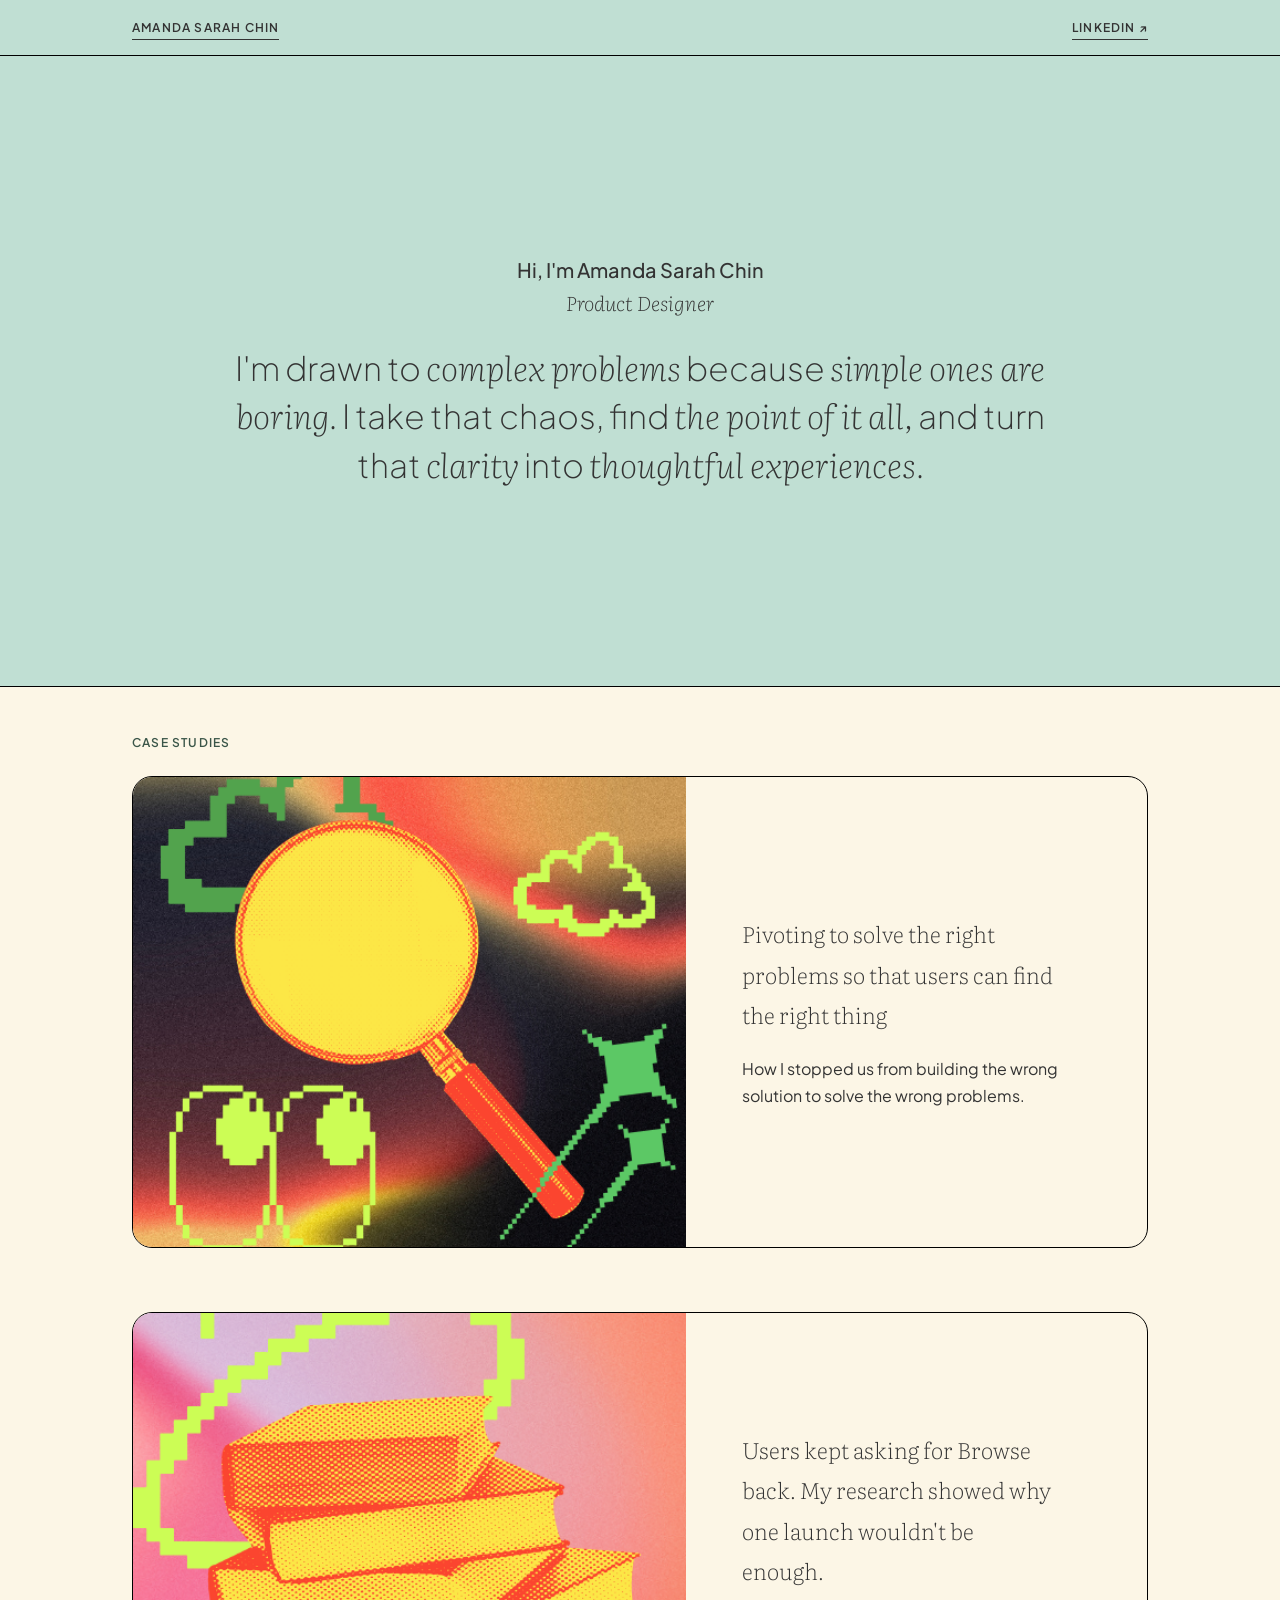
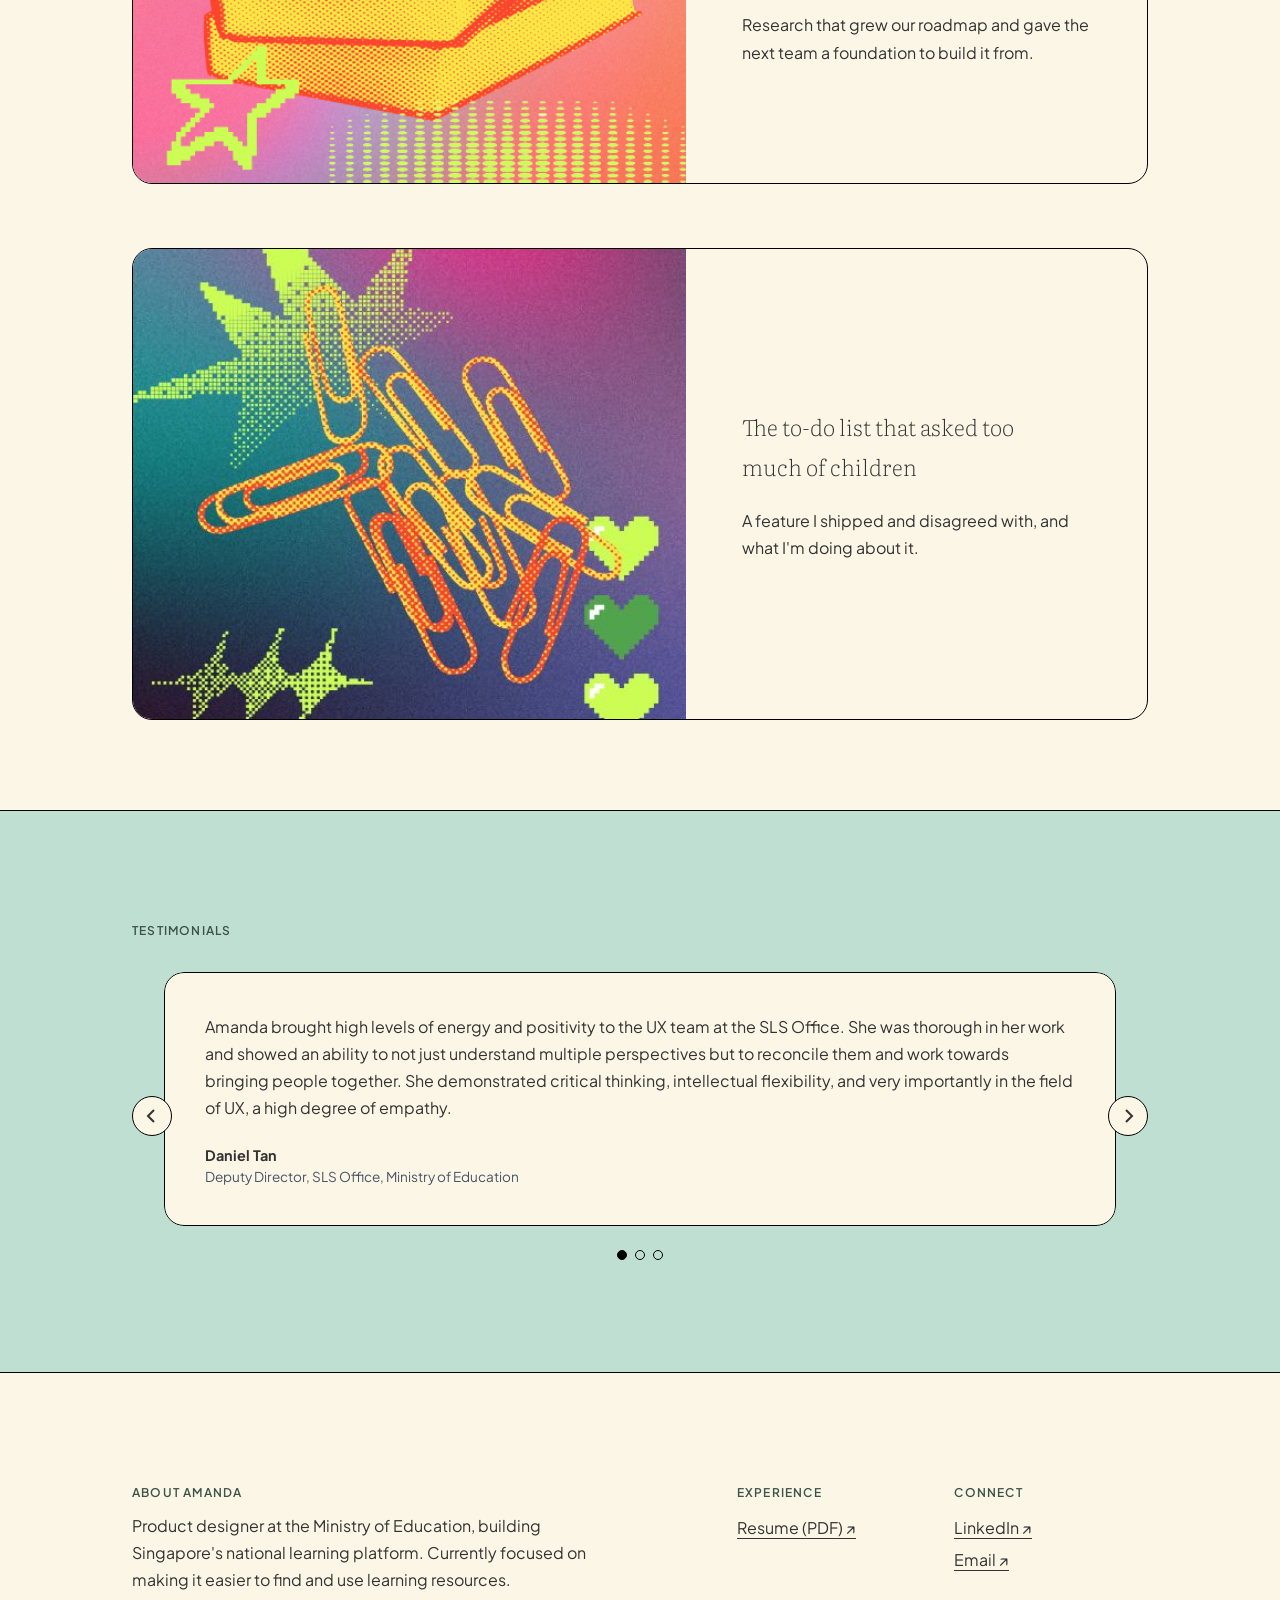
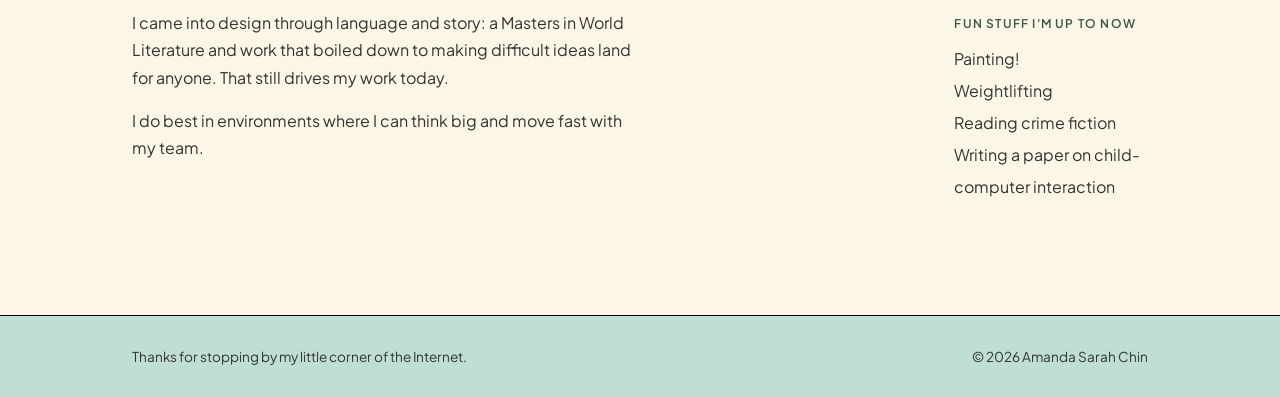
==== index.html @ e05eb987 "12mar midnight" ====
<!DOCTYPE html>
<html lang="en">
<head>
  <meta charset="UTF-8">
  <meta name="viewport" content="width=device-width, initial-scale=1, viewport-fit=cover">
  <title>Amanda Sarah Chin</title>
  <meta name="description" content="Amanda Sarah Chin is a Product Designer with an MA in World Literature. She does product things, reads, paints, and loves life.">
  <meta property="og:title" content="Amanda Sarah Chin: Portfolio">
  <meta property="og:description" content="Amanda's UX case studies on transforming product strategy through research.">
  <meta property="og:type" content="website">
  <meta name="twitter:card" content="summary_large_image">
  <meta name="twitter:title" content="Amanda Sarah Chin: Portfolio">
  <meta name="twitter:description" content="Amanda's UX case studies on transforming product strategy through research.">
  <link rel="preconnect" href="https://fonts.googleapis.com">
  <link rel="preconnect" href="https://fonts.gstatic.com" crossorigin>
  <link href="https://fonts.googleapis.com/css2?family=Literata:ital,wght@0,200;0,400;1,200;1,400&family=Plus+Jakarta+Sans:wght@200;400;500;600;700&display=swap" rel="stylesheet">
  <link rel="stylesheet" href="styles.css">
</head>
<body>

  <!-- NAVBAR -->
  <nav class="navbar">
    <div class="nav-container">
      <a href="/" class="nav-logo">Amanda Sarah Chin</a>
      <div class="nav-menu" id="navMenu">
        <a href="https://linkedin.com/in/amandasarahchin" class="nav-link" target="_blank" rel="noopener">LinkedIn &#x2197;&#xFE0E;</a>
      </div>
      <button class="menu-button" id="menuButton" aria-label="Menu" aria-expanded="false">
        <span class="menu-icon">
          <span class="menu-icon-line"></span>
          <span class="menu-icon-line"></span>
          <span class="menu-icon-line"></span>
        </span>
      </button>
    </div>
  </nav>

  <!-- HERO SECTION -->
  <section class="hero-section">
    <div class="hero-container">
      <p class="hero-intro">
        <span class="hero-intro-line">Hi, I'm <span class="hero-name-text">Amanda Sarah Chin</span><br>
        <em class="hero-serif">Product Designer</em></span>
      </p>
      <h1 class="hero-headline">
        <span class="hero-fire-line">I'm drawn to <em class="hero-serif">complex problems</em> because <em class="hero-serif">simple ones are boring.</em></span> I take that chaos, find <em class="hero-serif">the point of it all,</em> and turn that <em class="hero-serif">clarity</em> into <em class="hero-serif">thoughtful experiences.</em>
      </h1>
      <div class="hero-hover-img">
        <img src="images/amanda-gif.gif" alt="" class="hero-hover-img-el">
      </div>
      <div class="hero-hover-img" id="headlineHoverImg">
        <img src="images/elmo-fire.gif" alt="" class="hero-hover-img-el">
      </div>
    </div>
  </section>

  <!-- CASE STUDIES SECTION -->
  <div class="case-studies-bg">
    <section class="case-studies-section" id="UX">
      <header class="case-studies-header">
        <div class="case-studies-padding">
          <div class="case-studies-container">
            <div class="case-studies-inner">
              <h2 class="section-heading">case studies</h2>

              <!-- Card 1: Search -->
              <div class="case-card">
                <a href="/search" class="case-card-link">
                  <div class="case-card-grid">
                    <div class="case-card-image-wrapper">
                      <img src="images/cover-search.png" loading="lazy" alt="" class="case-card-image">
                    </div>
                    <article class="case-card-content">
                      <div class="case-card-content-top">
                        <h3 class="case-card-title">Pivoting to solve the right problems so that users can find the right thing</h3>
                        <div class="title-spacer"></div>
                        <div class="case-card-subtitle">How I stopped us from building the wrong solution to solve the wrong problems.</div>
                      </div>
                    </article>
                  </div>
                </a>
              </div>

              <!-- Card 2: Browse -->
              <div class="card-spacer"></div>
              <div class="case-card">
                <a href="/browse" class="case-card-link">
                  <div class="case-card-grid">
                    <div class="case-card-image-wrapper">
                      <img src="images/cover-browse.png" loading="lazy" alt="" class="case-card-image">
                    </div>
                    <article class="case-card-content">
                      <div class="case-card-content-top">
                        <h3 class="case-card-title">Users kept asking for Browse back. My research showed why one launch wouldn't be enough.</h3>
                        <div class="title-spacer"></div>
                        <div class="case-card-subtitle">Research that grew our roadmap and gave the next team a foundation to build it from.</div>
                      </div>
                    </article>
                  </div>
                </a>
              </div>

              <!-- Card 3: Tasks -->
              <div class="card-spacer"></div>
              <div class="case-card">
                <a href="/task" class="case-card-link">
                  <div class="case-card-grid">
                    <div class="case-card-image-wrapper">
                      <img src="images/cover-task.jpg" loading="lazy" alt="" class="case-card-image">
                    </div>
                    <article class="case-card-content">
                      <div class="case-card-content-top">
                        <h3 class="case-card-title">The to-do list that asked too much of children</h3>
                        <div class="title-spacer"></div>
                        <div class="case-card-subtitle">A feature I shipped and disagreed with, and what I'm doing about it.</div>
                      </div>
                    </article>
                  </div>
                </a>
              </div>

            </div>
          </div>
        </div>
      </header>

      <!-- TESTIMONIALS SECTION -->
      <section class="testimonials-section">
        <div class="testimonials-container">
          <h2 class="section-heading">testimonials</h2>
          <div class="testimonial-carousel">
            <div class="testimonial-track-wrapper">
            <div class="testimonial-track">
              <div class="testimonial-card">
                <p class="testimonial-quote">Amanda brought high levels of energy and positivity to the UX team at the SLS Office. She was thorough in her work and showed an ability to not just understand multiple perspectives but to reconcile them and work towards bringing people together. She demonstrated critical thinking, intellectual flexibility, and very importantly in the field of UX, a high degree of empathy.</p>
                <div class="testimonial-info">
                  <h3 class="testimonial-author">Daniel Tan</h3>
                  <div class="testimonial-role">Deputy Director, SLS Office, Ministry of Education</div>
                </div>
              </div>
              <div class="testimonial-card">
                <p class="testimonial-quote">Amanda and her team delivered an incredible project to redesign our website! We have worked with a lot of people in the past and none have delivered such a thorough - well thought out presentation - so many great ideas and so well researched. Would highly recommend Amanda!</p>
                <div class="testimonial-info">
                  <h3 class="testimonial-author">Bonnie Rogers</h3>
                  <div class="testimonial-role">Past Client at The Nutrition Clinic</div>
                </div>
              </div>
              <div class="testimonial-card">
                <p class="testimonial-quote">Amanda excels in conducting detailed UX research, delivering clear insights, and her strong writing skills ensured our findings were effectively communicated. Amanda's ability to build rapport and address challenges head-on makes her a valuable asset for any team looking to drive user-centric innovation!</p>
                <div class="testimonial-info">
                  <h3 class="testimonial-author">Tan Jia Yu</h3>
                  <div class="testimonial-role">UX Designer, CuriousCore</div>
                </div>
              </div>
            </div>
            </div>
            <button class="testimonial-prev" aria-label="Previous testimonial">
              <svg width="20" height="20" viewBox="0 0 20 20" fill="none" stroke="currentColor" stroke-width="2">
                <path d="M12 4L6 10L12 16"/>
              </svg>
            </button>
            <button class="testimonial-next" aria-label="Next testimonial">
              <svg width="20" height="20" viewBox="0 0 20 20" fill="none" stroke="currentColor" stroke-width="2">
                <path d="M8 4L14 10L8 16"/>
              </svg>
            </button>
            <div class="testimonial-dots">
              <button class="testimonial-dot active" aria-label="Testimonial 1"></button>
              <button class="testimonial-dot" aria-label="Testimonial 2"></button>
              <button class="testimonial-dot" aria-label="Testimonial 3"></button>
            </div>
          </div>
        </div>
      </section>

      <!-- ABOUT SECTION -->
      <section class="about-section">
        <div class="about-container">
          <div class="about-grid">
            <div class="about-col">
              <h3 class="about-label">About Amanda</h3>
              <p class="about-text">Product designer at the Ministry of Education, building Singapore's national learning platform. Currently focused on making it easier to find and use learning resources.</p>
              <p class="about-text">I came into design through language and story: a Masters in World Literature and work that boiled down to making difficult ideas land for anyone. That still drives my work today.</p>
              <p class="about-text">I do best in environments where I can think big and move fast with my team.</p>
            </div>
            <div class="about-col">
              <h3 class="about-label">Experience</h3>
              <ul class="about-list">
                <li><a href="Amanda_Chin_Product_Designer_Resume.pdf" target="_blank" rel="noopener">Resume (PDF) &#x2197;&#xFE0E;</a></li>
              </ul>


            </div>
            <div class="about-col">
              <h3 class="about-label">Connect</h3>
              <ul class="about-list">
                <li><a href="https://linkedin.com/in/amandasarahchin" target="_blank" rel="noopener">LinkedIn &#x2197;&#xFE0E;</a></li>
                <li><a href="mailto:amandasarahchin@gmail.com" target="_blank" rel="noopener">Email &#x2197;&#xFE0E;</a></li>
              </ul>

              <h3 class="about-label">Fun stuff I'm up to now</h3>
              <ul class="about-list">
                <li>Painting!</li>
                <li>Weightlifting</li>
                <li>Reading crime fiction</li>
                <li>Writing a paper on child-computer interaction</li>
              </ul>
            </div>
          </div>
        </div>
      </section>

      <!-- FOOTER -->
      <div class="footer-wrapper">
        <footer class="footer-component">
          <div class="footer-container">
            <div class="footer-content">
              <span class="footer-text">Thanks for stopping by my little corner of the Internet.</span>
              <span class="footer-copyright">&copy; 2026 Amanda Sarah Chin</span>
            </div>
          </div>
        </footer>
      </div>
    </section>
  </div>

  <script src="script.js"></script>
</body>
</html>
---- styles.css ----
/* ===== VARIABLES ===== */
:root {
  --cream: #fcf6e6;
  --mint: #c0dfd3;
  --accent: #3a5548;
  --text: #333;
  --black: #000;
  --turquoise: #a0c3b0;
  --gray600: #475467;
}

/* ===== RESET & BASE ===== */
*, *::before, *::after {
  box-sizing: border-box;
}

body {
  background-color: var(--mint);
  max-width: none;
  margin: 0;
  font-family: 'Plus Jakarta Sans', sans-serif;
  color: var(--text);
}

img {
  max-width: 100%;
  display: block;
}

a {
  color: inherit;
}

p {
  margin: 0;
}

h1, h2, h3 {
  margin: 0;
}

/* ===== NAVBAR ===== */
@keyframes navSink {
  from {
    transform: translateY(-100%);
    opacity: 0;
  }
  to {
    transform: translateY(0);
    opacity: 1;
  }
}

.navbar {
  z-index: 1000;
  background-color: var(--mint);
  border-bottom: 1px solid var(--black);
  position: sticky;
  top: 0;
  padding-top: env(safe-area-inset-top);
  animation: navSink 0.6s ease 0.2s both;
}

.nav-container {
  max-width: 1080px;
  margin: 0 auto;
  padding: 0 2rem;
  display: flex;
  align-items: center;
  justify-content: space-between;
}

.nav-logo {
  font-family: 'Plus Jakarta Sans', sans-serif;
  font-size: 0.75rem;
  font-weight: 600;
  letter-spacing: 0.1em;
  text-transform: uppercase;
  color: var(--text);
  text-decoration: none;
  padding: 20px 0;
  position: relative;
}

.nav-menu {
  position: relative;
}

.nav-link {
  color: var(--text);
  margin-left: 0;
  margin-right: 0;
  font-family: 'Plus Jakarta Sans', sans-serif;
  font-size: 0.75rem;
  font-weight: 600;
  letter-spacing: 0.1em;
  text-transform: uppercase;
  padding: 20px 0;
  text-decoration: none;
  display: inline-block;
  position: relative;
}

.nav-link.active {
  color: #0082f3;
}

.menu-button {
  float: right;
  cursor: pointer;
  padding: 18px;
  font-size: 24px;
  display: none;
  position: relative;
  background: none;
  border: none;
  color: var(--text);
}

.menu-icon {
  display: flex;
  flex-direction: column;
  justify-content: center;
  align-items: center;
  width: 24px;
  height: 24px;
  position: relative;
}

.menu-icon-line {
  display: block;
  width: 24px;
  height: 2px;
  background-color: var(--text);
  transition: transform 0.3s ease, opacity 0.3s ease;
  position: absolute;
}

.menu-icon-line:nth-child(1) {
  transform: translateY(-7px);
}

.menu-icon-line:nth-child(2) {
  transform: translateY(0);
}

.menu-icon-line:nth-child(3) {
  transform: translateY(7px);
}

.menu-button[aria-expanded="true"] .menu-icon-line:nth-child(1) {
  transform: rotate(45deg);
}

.menu-button[aria-expanded="true"] .menu-icon-line:nth-child(2) {
  opacity: 0;
}

.menu-button[aria-expanded="true"] .menu-icon-line:nth-child(3) {
  transform: rotate(-45deg);
}

/* ===== HERO SECTION ===== */
.hero-section {
  background-color: var(--mint);
  border-bottom: 1px solid var(--black);
}

.hero-container {
  max-width: 1080px;
  margin: 0 auto;
  text-align: center;
  display: flex;
  flex-direction: column;
  align-items: center;
  justify-content: center;
  min-height: 70vh;
  padding: 8rem 2rem;
  position: relative;
}

.hero-intro {
  font-family: 'Plus Jakarta Sans', sans-serif;
  font-size: clamp(1rem, 1.6vw, 1.25rem);
  font-weight: 500;
  line-height: 1.6;
  color: var(--text);
  margin-bottom: 1.5rem;
}

.hero-headline {
  font-family: 'Plus Jakarta Sans', sans-serif;
  font-size: clamp(1.5rem, 2.6vw, 2.6rem);
  font-weight: 200;
  line-height: 1.45;
  color: var(--text);
  max-width: 820px;
}

@media (hover: hover) {
  .hero-intro-line {
    cursor: pointer;
  }

  .hero-fire-line {
    cursor: pointer;
  }
}

@media (hover: none) {
  .hero-hover-img {
    display: none;
  }
}

.hero-name-text {
  font-family: 'Plus Jakarta Sans', sans-serif;
  font-weight: 500;
}

.hero-serif {
  font-family: 'Literata', serif;
  font-style: italic;
  font-weight: 200;
}

.hero-hover-img {
  position: fixed;
  pointer-events: none;
  opacity: 0;
  transition: opacity 0.25s ease;
  z-index: 1000;
}

.hero-hover-img.visible {
  opacity: 1;
}

.hero-hover-img-el {
  width: 200px;
  border-radius: 20px;
  border: 1px solid var(--black);
}

.section-heading {
  font-family: 'Plus Jakarta Sans', sans-serif;
  font-size: 0.75rem;
  font-weight: 600;
  letter-spacing: 0.1em;
  text-transform: uppercase;
  color: var(--accent);
  margin: 0 0 1.5rem 0;
  line-height: 1.4;
}

/* ===== CASE STUDIES SECTION ===== */
.case-studies-bg {
  background-color: var(--cream);
}

.case-studies-section {
  background-color: var(--cream);
}

.case-studies-padding {
  margin-bottom: 10vh;
}

.case-studies-container {
  width: 100%;
  margin: 0 auto;
}

.case-studies-inner {
  max-width: 1080px;
  margin: 0 auto;
  padding: 3rem 2rem 0;
}

.card-spacer {
  width: 100%;
  padding-bottom: 4rem;
}

.case-card {
  border: 1px solid var(--black);
  display: flex;
  border-radius: 20px;
  overflow: hidden;
  transition: transform 0.3s ease;
}

.case-card-link {
  cursor: pointer;
  width: 100%;
  text-decoration: none;
}

.case-card-grid {
  grid-template-rows: auto;
  grid-template-columns: 1.2fr 1fr;
  grid-auto-columns: 1fr;
  align-items: stretch;
  display: grid;
}

.case-card-image-wrapper {
  width: 100%;
  padding-top: 85%;
  position: relative;
  overflow: hidden;
}

.case-card-image {
  object-fit: cover;
  width: 100%;
  height: 100%;
  position: absolute;
  inset: 0%;
  transition: transform 0.3s ease;
}

.case-card:hover .case-card-image {
  transform: scale(1.05);
}

/* Scroll entrance animation */
.case-card {
  opacity: 0;
  transform: translateY(40px);
}

.case-card.visible {
  opacity: 1;
  transform: translateY(0);
  transition: opacity 0.6s ease, transform 0.6s ease;
}

.case-card.entered {
  transition: transform 0.3s ease;
}

.case-card.entered:hover {
  transform: scale(1.02);
}

@media (prefers-reduced-motion: reduce) {
  .case-card,
  .about-col {
    opacity: 1;
    transform: none;
  }

  .case-card,
  .case-card:hover,
  .case-card-image,
  .about-col,
  .testimonial-card {
    transition: none;
  }
}

.case-card-content {
  flex-direction: column;
  flex: 1;
  justify-content: center;
  height: 100%;
  padding: 3.5rem;
  display: flex;
}

.case-card-title {
  color: var(--text);
  margin-right: 10%;
  font-family: 'Literata', serif;
  font-size: 1.4rem;
  font-weight: 200;
  line-height: 1.8;
}

.case-card-subtitle {
  color: var(--text);
  font-family: 'Plus Jakarta Sans', sans-serif;
  line-height: 1.7;
}

.title-spacer {
  height: 20px;
}

/* ===== FOOTER ===== */
.footer-wrapper {
  background-color: var(--mint);
}

.footer-component {
  border-top: 1px solid var(--black);
}

.footer-container {
  max-width: 1080px;
  margin: 0 auto;
  padding: 0 2rem;
}

.footer-content {
  display: flex;
  justify-content: space-between;
  align-items: center;
  padding: 2rem 0;
  font-family: 'Plus Jakarta Sans', sans-serif;
  font-size: 0.85rem;
  color: var(--text);
}

.footer-copyright {
  white-space: nowrap;
}

/* ===== ABOUT SECTION ===== */
.about-section {
  background-color: var(--cream);
  padding: 7rem 0;
  border-top: 1px solid var(--black);
}

.about-container {
  max-width: 1080px;
  margin: 0 auto;
  padding: 0 2rem;
}

.about-grid {
  display: grid;
  grid-template-columns: 3fr 1fr 1fr;
  column-gap: 1.5rem;
  row-gap: 2rem;
  align-items: start;
}

/* Scroll entrance animation */
.about-col {
  opacity: 0;
  transform: translateY(30px);
}

.about-col.visible {
  opacity: 1;
  transform: translateY(0);
  transition: opacity 0.6s ease, transform 0.6s ease;
}

.about-col:first-child {
  padding-right: 5rem;
}

.about-label {
  font-family: 'Plus Jakarta Sans', sans-serif;
  font-size: 0.75rem;
  font-weight: 600;
  letter-spacing: 0.1em;
  text-transform: uppercase;
  color: var(--accent);
  margin-bottom: 0.75rem;
}

.about-col .about-label:not(:first-child) {
  margin-top: 2.5rem;
}

.about-text {
  font-family: 'Plus Jakarta Sans', sans-serif;
  font-size: 1rem;
  line-height: 1.7;
  color: var(--text);
}

.about-text + .about-text {
  margin-top: 1rem;
}

.about-list {
  list-style: none;
  padding: 0;
  margin: 0;
  font-family: 'Plus Jakarta Sans', sans-serif;
  font-size: 1rem;
  line-height: 2;
  color: var(--text);
}

.about-list a {
  color: var(--text);
  text-decoration: none;
  position: relative;
}


/* ===== TESTIMONIALS ===== */
.testimonials-section {
  background-color: var(--mint);
  padding: 7rem 0;
  border-top: 1px solid var(--black);
}

.testimonials-container {
  max-width: 1080px;
  margin: 0 auto;
  padding: 0 2rem;
}

.testimonial-carousel {
  position: relative;
  margin-top: 2rem;
  padding: 0 2rem;
}

.testimonial-track-wrapper {
  overflow: hidden;
  border-radius: 20px;
}

.testimonial-track {
  display: flex;
  transition: transform 0.4s ease;
}

.testimonial-card {
  min-width: 100%;
  padding: 2.5rem;
  background-color: var(--cream);
  border: 1px solid var(--black);
  border-radius: 20px;
  box-sizing: border-box;
  transition: box-shadow 0.3s ease, background-color 0.3s ease;
}

.testimonial-card:hover {
  box-shadow: 0 4px 16px rgba(0, 0, 0, 0.06);
  background-color: #fdf8ef;
}

.testimonial-quote {
  font-family: 'Plus Jakarta Sans', sans-serif;
  font-size: 1rem;
  line-height: 1.7;
  color: var(--text);
  margin-bottom: 1.5rem;
}

.testimonial-info {
  margin-top: 1rem;
}

.testimonial-author {
  font-family: 'Plus Jakarta Sans', sans-serif;
  font-size: 0.9rem;
  font-weight: 700;
  color: var(--text);
  margin-bottom: 0.25rem;
}

.testimonial-role {
  font-family: 'Plus Jakarta Sans', sans-serif;
  font-size: 0.85rem;
  color: var(--gray600);
}

.testimonial-prev,
.testimonial-next {
  position: absolute;
  top: 50%;
  transform: translateY(-50%);
  background: var(--cream);
  border: 1px solid var(--black);
  border-radius: 50%;
  width: 40px;
  height: 40px;
  display: flex;
  align-items: center;
  justify-content: center;
  cursor: pointer;
  color: var(--text);
  transition: background-color 0.2s ease;
}

.testimonial-prev:hover,
.testimonial-next:hover {
  background-color: var(--black);
  color: var(--cream);
}

.testimonial-prev {
  left: 0;
}

.testimonial-next {
  right: 0;
}

.testimonial-dots {
  display: flex;
  justify-content: center;
  gap: 0.5rem;
  margin-top: 1.5rem;
}

.testimonial-dot {
  width: 10px;
  height: 10px;
  border-radius: 50%;
  border: 1px solid var(--black);
  background: transparent;
  cursor: pointer;
  padding: 0;
  transition: background-color 0.2s ease;
}

.testimonial-dot.active {
  background: var(--black);
}

/* ===== LINK UNDERLINE MICRO-INTERACTIONS ===== */
@keyframes underlineSwipe {
  0% {
    transform: scaleX(1);
    transform-origin: right;
  }
  45% {
    transform: scaleX(0);
    transform-origin: right;
  }
  55% {
    transform: scaleX(0);
    transform-origin: left;
  }
  100% {
    transform: scaleX(1);
    transform-origin: left;
  }
}

.nav-logo::after,
.nav-link::after {
  content: '';
  position: absolute;
  width: 100%;
  height: 1px;
  bottom: 15px;
  left: 0;
  background: currentColor;
  transform: scaleX(1);
}

.about-list a::after {
  content: '';
  position: absolute;
  width: 100%;
  height: 1px;
  bottom: -1px;
  left: 0;
  background: currentColor;
  transform: scaleX(1);
}

.nav-logo:hover::after,
.nav-link:hover::after,
.about-list a:hover::after {
  animation: underlineSwipe 0.6s ease;
}

/* ===== RESPONSIVE: min-width 1920px ===== */
@media (min-width: 1920px) {
  .case-studies-padding {
    margin-bottom: 10vh;
  }

  .case-card-title {
    font-size: 3vh;
    line-height: 4vh;
  }

  .case-card-subtitle {
    font-size: 2vh;
    line-height: 2.5vh;
  }
}

/* ===== RESPONSIVE: min-width 1440px ===== */
@media (min-width: 1440px) {
  .case-studies-inner {
    margin-bottom: 10vh;
  }

}

/* ===== RESPONSIVE: max-width 991px ===== */
@media (max-width: 991px) {
  .hero-headline {
    font-size: clamp(1.4rem, 2.5vw, 2.2rem);
  }

  .hero-container {
    min-height: 60vh;
    padding: 6rem 2rem;
  }

  /* Nav responsive */
  .nav-link {
    margin-left: 4vw;
    margin-right: 4vw;
    display: block;
  }

  .menu-button {
    display: block;
    color: var(--text);
  }

  .nav-menu {
    position: absolute;
    top: 100%;
    left: 0;
    right: 0;
    background-color: var(--mint);
    border-bottom: 1px solid var(--black);
    z-index: 1000;
    overflow: hidden;
    max-height: 0;
    opacity: 0;
    transition: max-height 0.35s ease, opacity 0.3s ease;
  }

  .nav-menu.open {
    max-height: 300px;
    opacity: 1;
  }

  /* Hide nav underline in mobile dropdown */
  .nav-link::after {
    display: none;
  }

  /* Case studies responsive */
  .case-studies-padding {
    border-style: solid none none;
    border-width: 0;
  }

  .card-spacer {
    padding-bottom: 6vw;
  }

  .case-card-content {
    padding: 2rem;
  }

  .case-studies-inner {
    padding-top: 5vw;
    padding-bottom: 5vw;
  }

  .case-card-title {
    font-size: 1.5rem;
    line-height: 24px;
  }

  .case-card-subtitle {
    font-size: 14px;
    line-height: 20px;
  }

  .case-studies-section {
    border-right: 0;
    flex-flow: column;
    display: flex;
  }

  /* About page responsive */
  .about-grid {
    grid-template-columns: 1fr 1fr;
    gap: 2rem;
  }

  .about-col:first-child {
    grid-column: 1 / -1;
  }

  .about-section {
    padding: 5rem 0;
  }

  .testimonials-section {
    padding: 5rem 0;
  }
}

/* ===== RESPONSIVE: max-width 767px ===== */
@media (max-width: 767px) {
  .hero-headline {
    font-size: clamp(1.3rem, 4vw, 1.8rem);
  }

  .hero-container {
    min-height: 50vh;
    padding: 5rem 1.5rem;
  }

  /* Nav responsive */
  .nav-link {
    float: none;
    margin-left: 5vw;
    margin-right: 0;
    padding: 20px;
    display: block;
  }

  /* Case studies responsive */
  .card-spacer {
    padding-bottom: 2.5rem;
  }

  .case-card-content {
    padding: 1.5rem;
  }

  .case-card-grid {
    grid-template-columns: 1fr 1fr;
  }

  .case-studies-inner {
    padding: 3rem;
  }

  .case-card-title {
    font-size: 1rem;
    line-height: 1.3rem;
  }

  /* Footer responsive */
  .footer-content {
    flex-direction: column;
    align-items: flex-start;
    gap: 0.5rem;
  }
}

/* ===== RESPONSIVE: max-width 479px ===== */
@media (max-width: 479px) {
  .nav-logo {
    font-size: 0.85rem;
  }

  .section-heading {
    margin-bottom: 1rem;
  }

  .hero-headline {
    font-size: 1.5rem;
    line-height: 1.5;
  }

  .hero-intro {
    font-size: 0.95rem;
  }

  .hero-container {
    min-height: 45vh;
    padding: 4rem 1.25rem;
  }

  /* Nav responsive */
  .nav-link {
    margin-left: 40px;
  }

  .menu-button {
    margin-right: 0;
    padding: 10px;
  }

  /* Case studies responsive */
  .case-studies-padding {
    border-style: none;
  }

  .case-card-content {
    padding: 1rem 1.25rem;
  }

  .case-card-grid {
    grid-template: "Area" "." / 1fr;
  }

  .case-studies-inner {
    margin-top: 3vh;
    margin-left: 1vw;
    margin-right: 1vw;
    padding: 1rem;
  }

  .case-studies-header {
    border-bottom: 1px solid var(--black);
  }

  .case-card-title {
    margin-top: 10px;
    margin-right: 0;
    font-size: 1.35rem;
    line-height: 1.7rem;
  }

  .case-card-subtitle {
    font-size: 1rem;
    line-height: 1.4rem;
  }

  .title-spacer {
    height: 10px;
  }

  /* About page responsive */
  .about-section {
    padding: 3.5rem 0;
  }

  .about-grid {
    grid-template-columns: 1fr;
  }

  .about-col:first-child {
    padding-right: 0;
  }

  .about-text {
    font-size: 0.9rem;
  }

  .testimonials-section {
    padding: 3.5rem 0;
  }

  .testimonial-card {
    padding: 1.5rem;
  }

  .testimonial-quote {
    font-size: 0.9rem;
  }

  .testimonial-prev,
  .testimonial-next {
    width: 32px;
    height: 32px;
  }
}
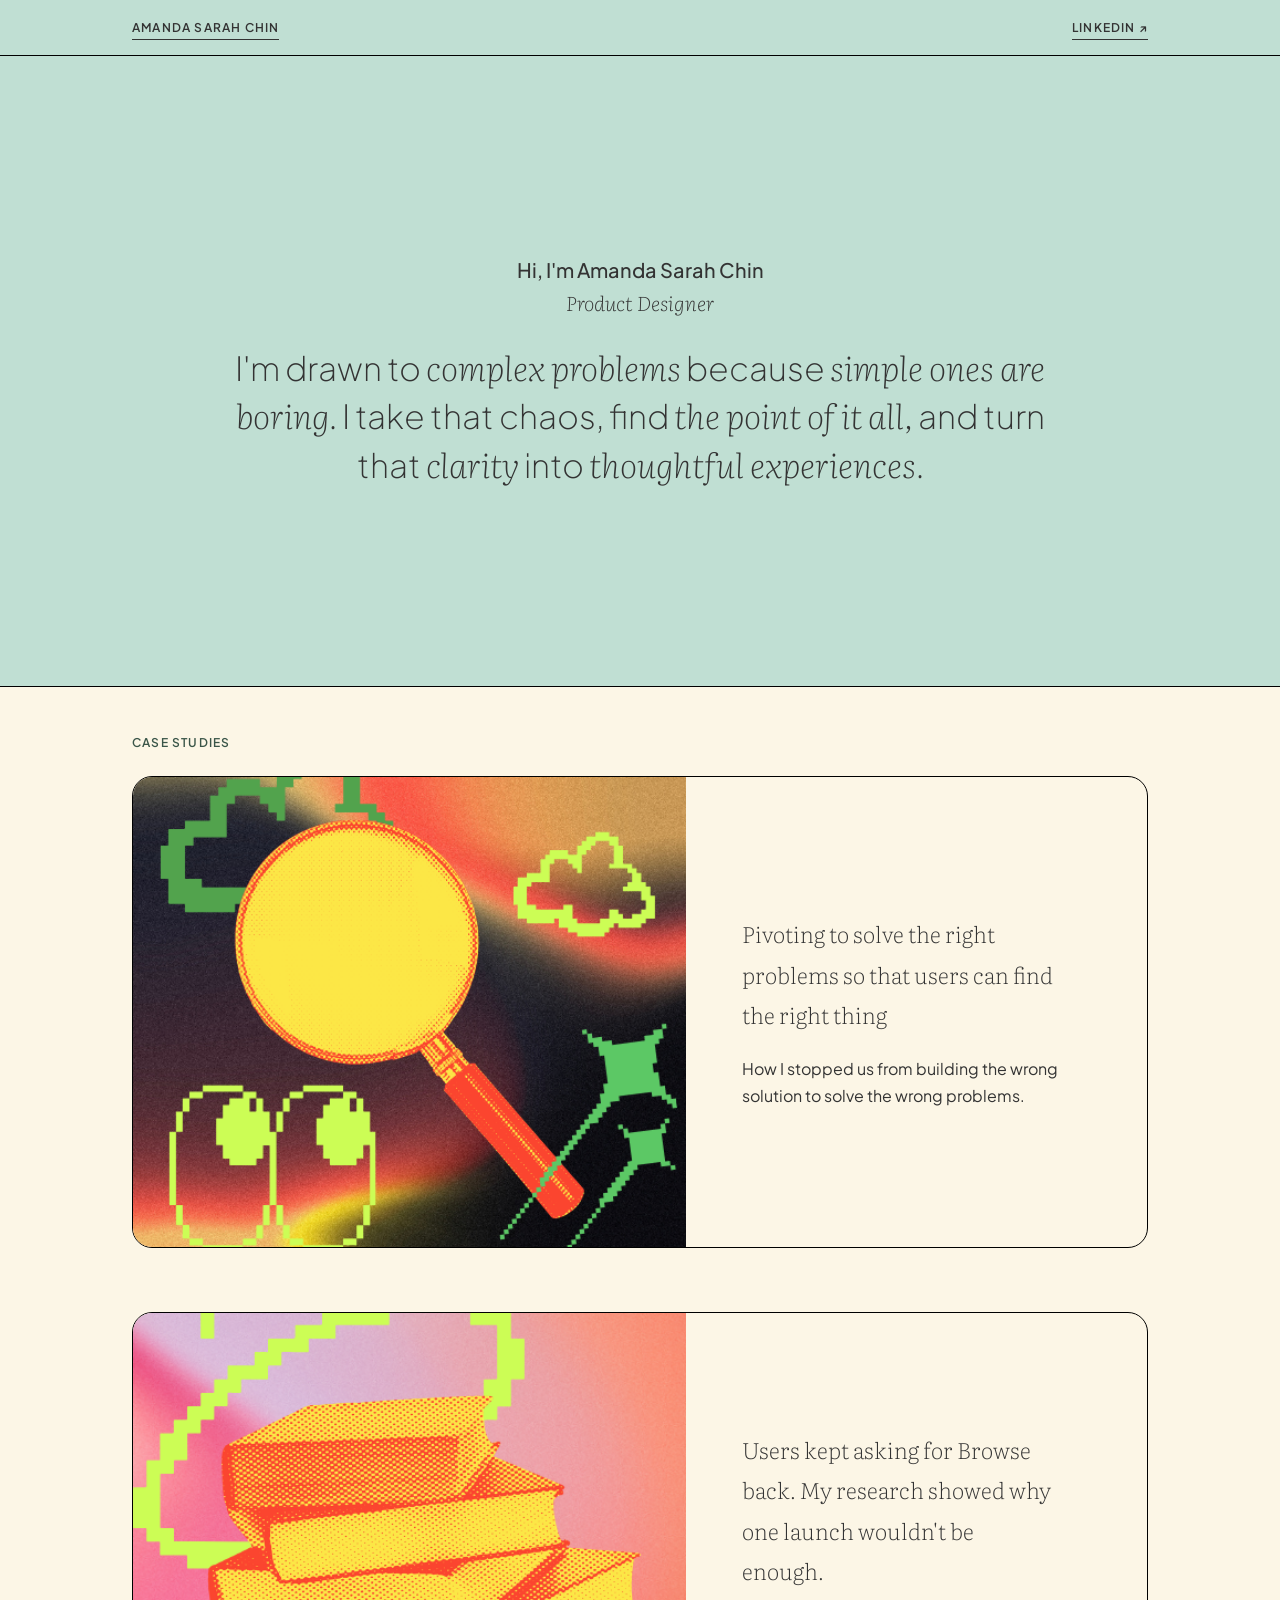
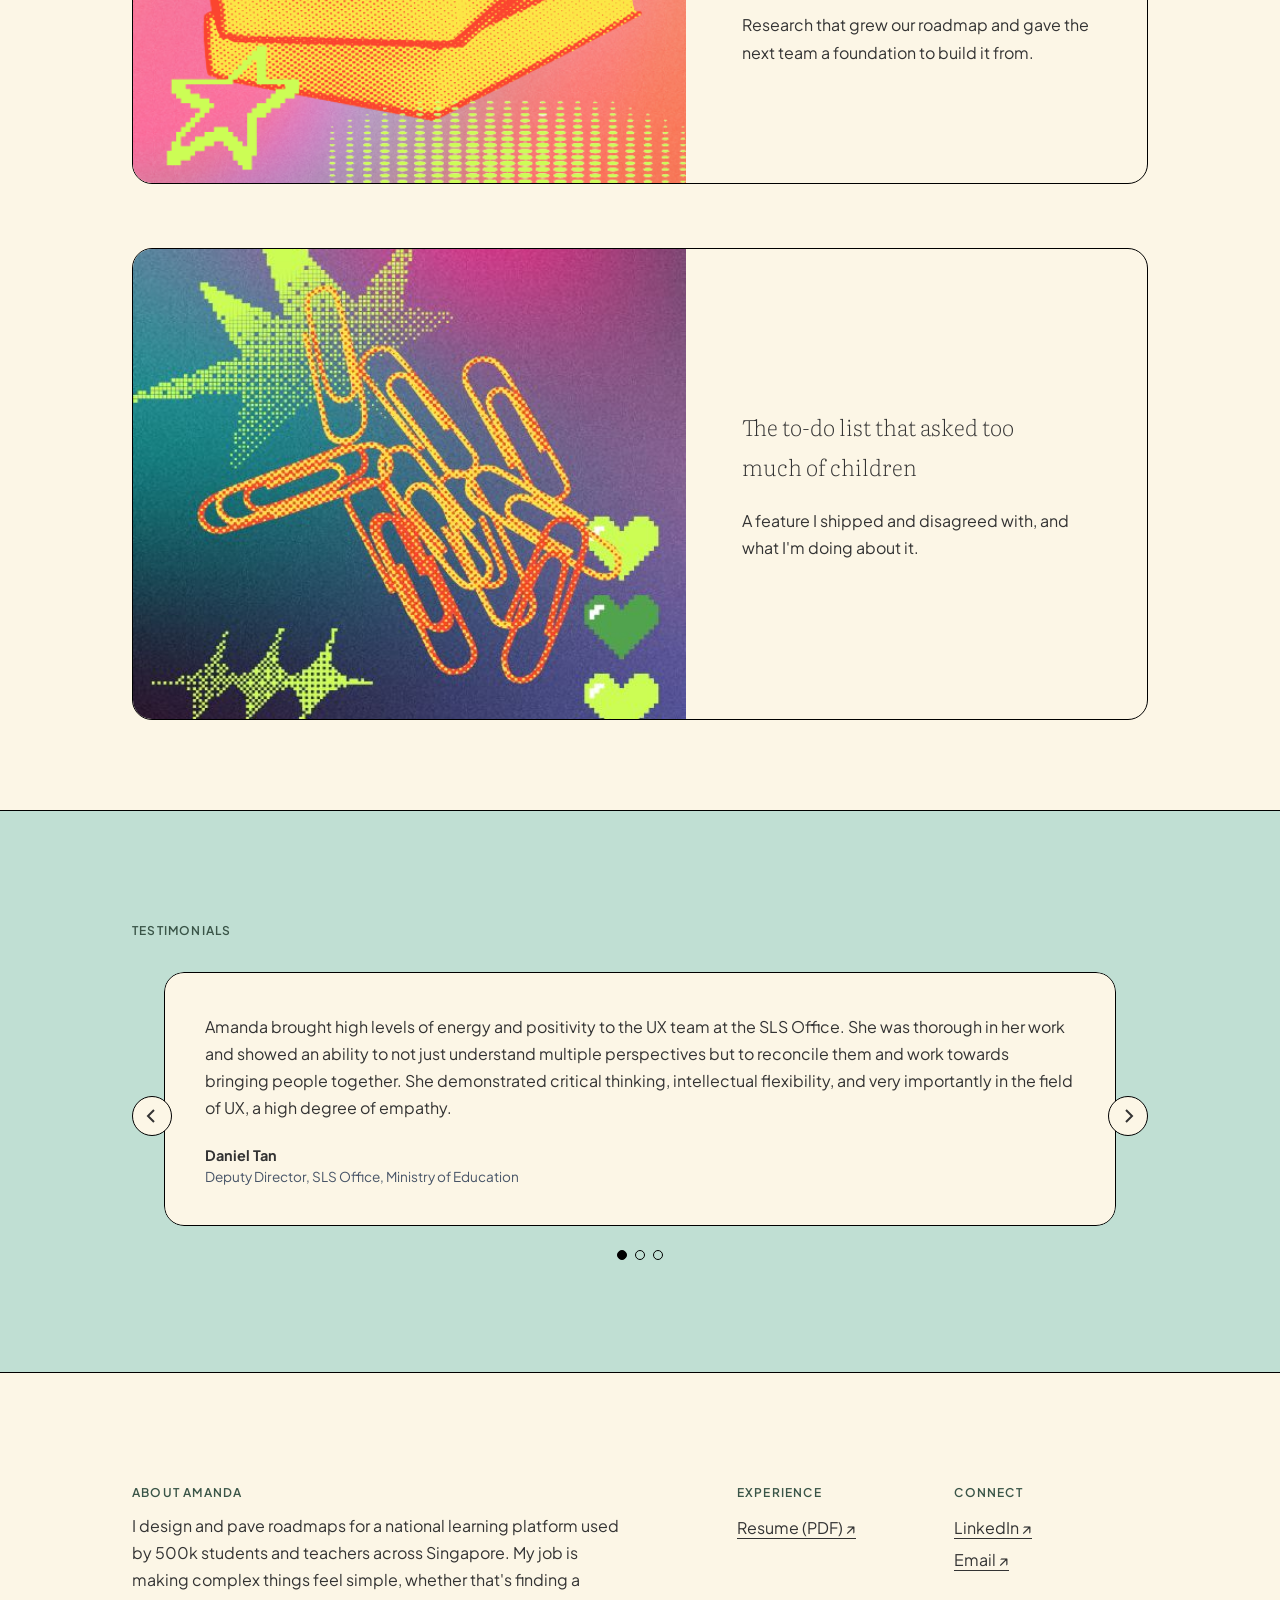
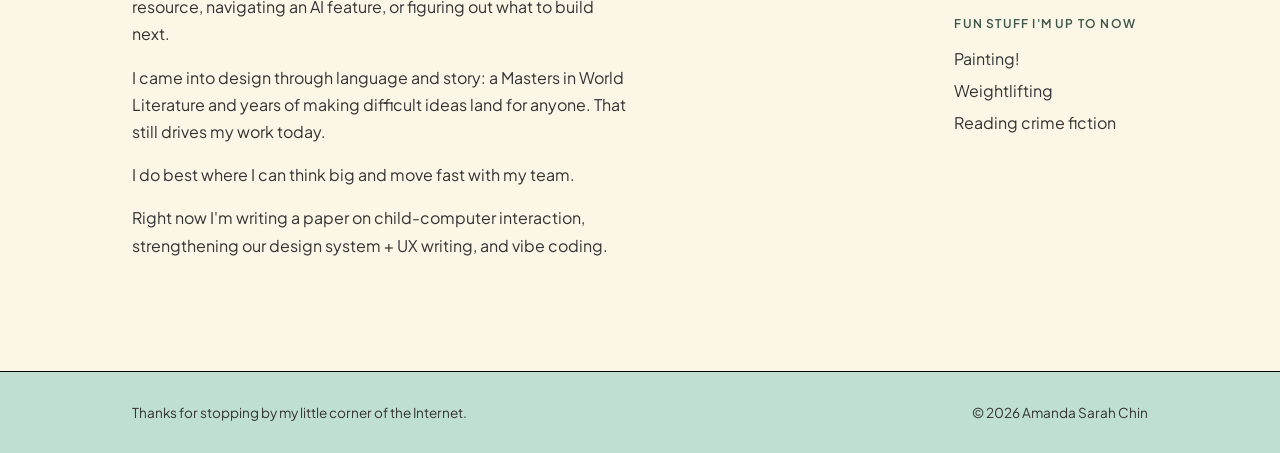
==== commit 89cae02b: "12mar midnight" ====
--- a/index.html
+++ b/index.html
@@ -51,6 +51,9 @@
       <div class="hero-hover-img" id="headlineHoverImg">
         <img src="images/elmo-fire.gif" alt="" class="hero-hover-img-el">
       </div>
+      <div class="hero-hover-img" id="paintingHoverImg">
+        <img src="images/watercolour.jpg" alt="" class="hero-hover-img-el">
+      </div>
     </div>
   </section>
 
@@ -179,9 +182,10 @@
           <div class="about-grid">
             <div class="about-col">
               <h3 class="about-label">About Amanda</h3>
-              <p class="about-text">Product designer at the Ministry of Education, building Singapore's national learning platform. Currently focused on making it easier to find and use learning resources.</p>
-              <p class="about-text">I came into design through language and story: a Masters in World Literature and work that boiled down to making difficult ideas land for anyone. That still drives my work today.</p>
-              <p class="about-text">I do best in environments where I can think big and move fast with my team.</p>
+              <p class="about-text">I design and pave roadmaps for a national learning platform used by 500k students and teachers across Singapore. My job is making complex things feel simple, whether that's finding a resource, navigating an AI feature, or figuring out what to build next.</p>
+              <p class="about-text">I came into design through language and story: a Masters in World Literature and years of making difficult ideas land for anyone. That still drives my work today.</p>
+              <p class="about-text">I do best where I can think big and move fast with my team.</p>
+              <p class="about-text">Right now I'm writing a paper on child-computer interaction, strengthening our design system + UX writing, and vibe coding.</p>
             </div>
             <div class="about-col">
               <h3 class="about-label">Experience</h3>
@@ -200,10 +204,9 @@
 
               <h3 class="about-label">Fun stuff I'm up to now</h3>
               <ul class="about-list">
-                <li>Painting!</li>
+                <li><span class="painting-hover-trigger">Painting!</span></li>
                 <li>Weightlifting</li>
                 <li>Reading crime fiction</li>
-                <li>Writing a paper on child-computer interaction</li>
               </ul>
             </div>
           </div>
--- a/styles.css
+++ b/styles.css
@@ -203,6 +203,10 @@
   }
 
   .hero-fire-line {
+    cursor: pointer;
+  }
+
+  .painting-hover-trigger {
     cursor: pointer;
   }
 }
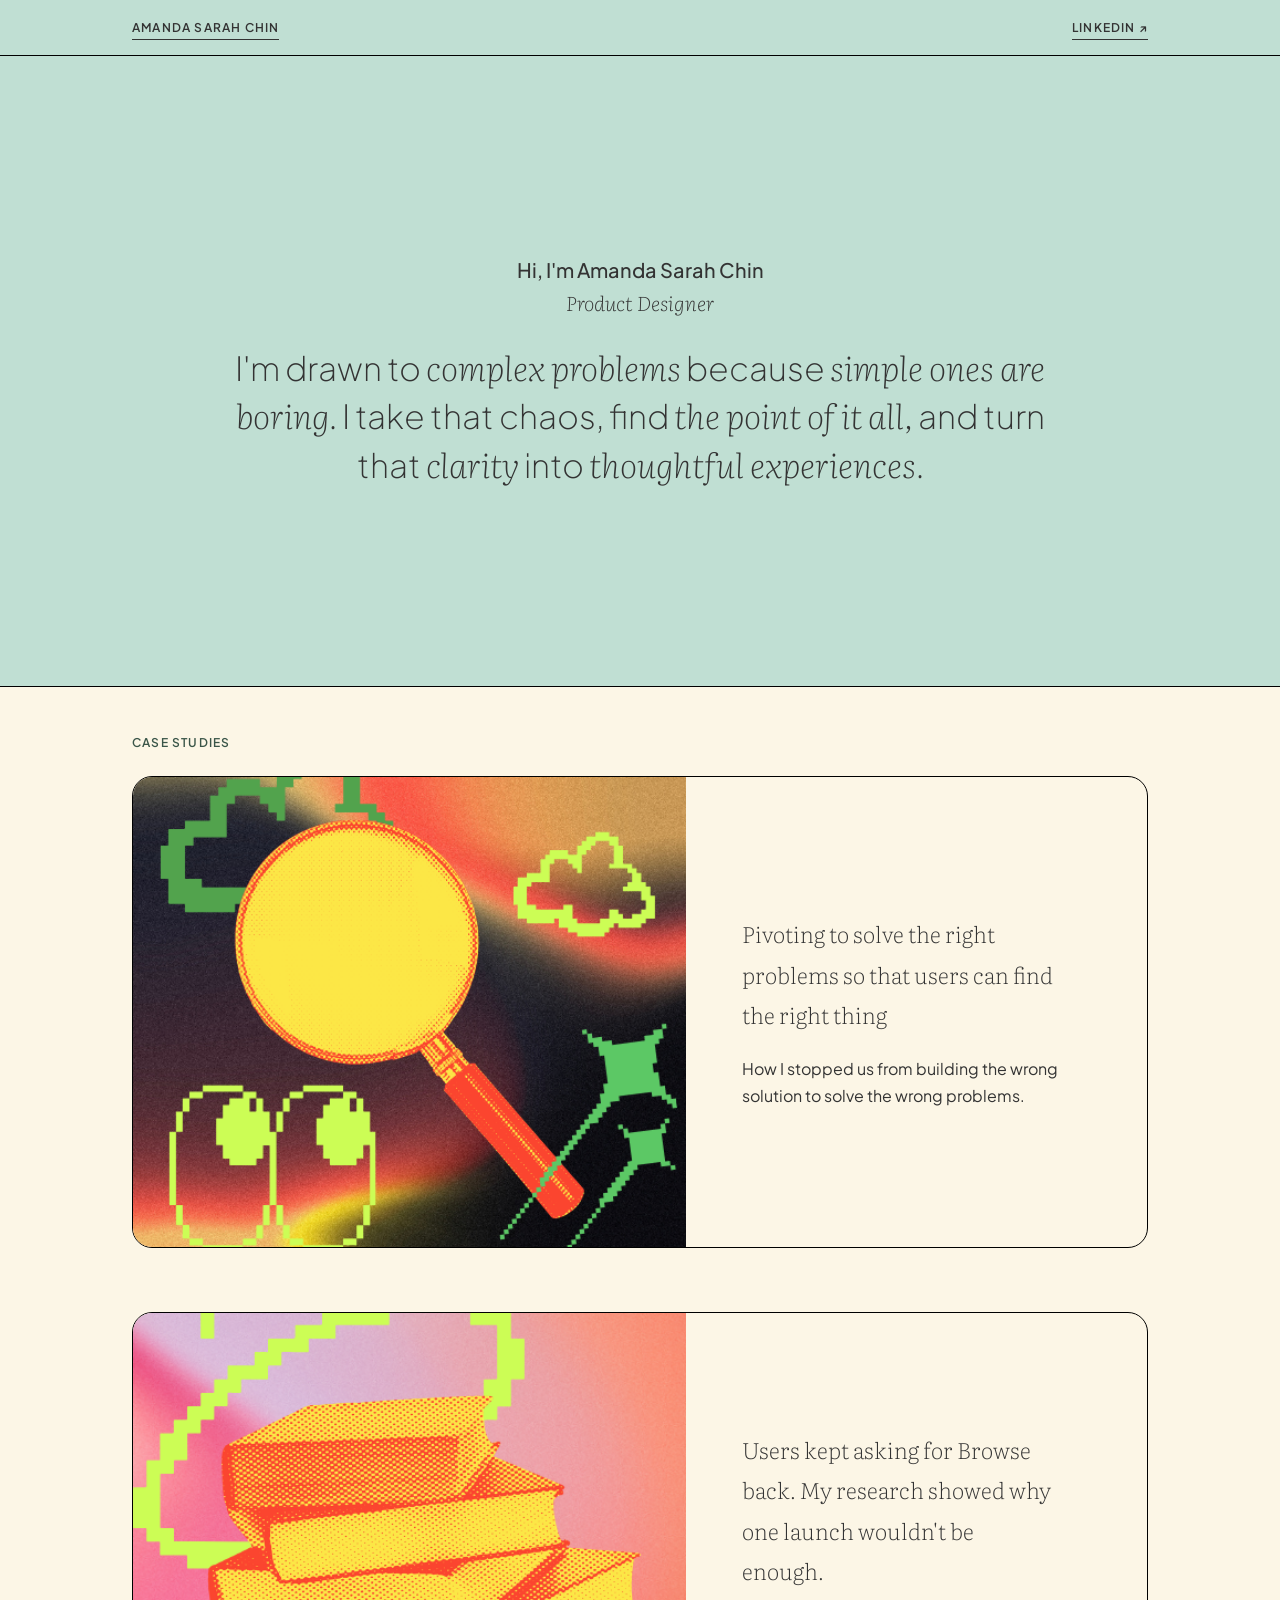
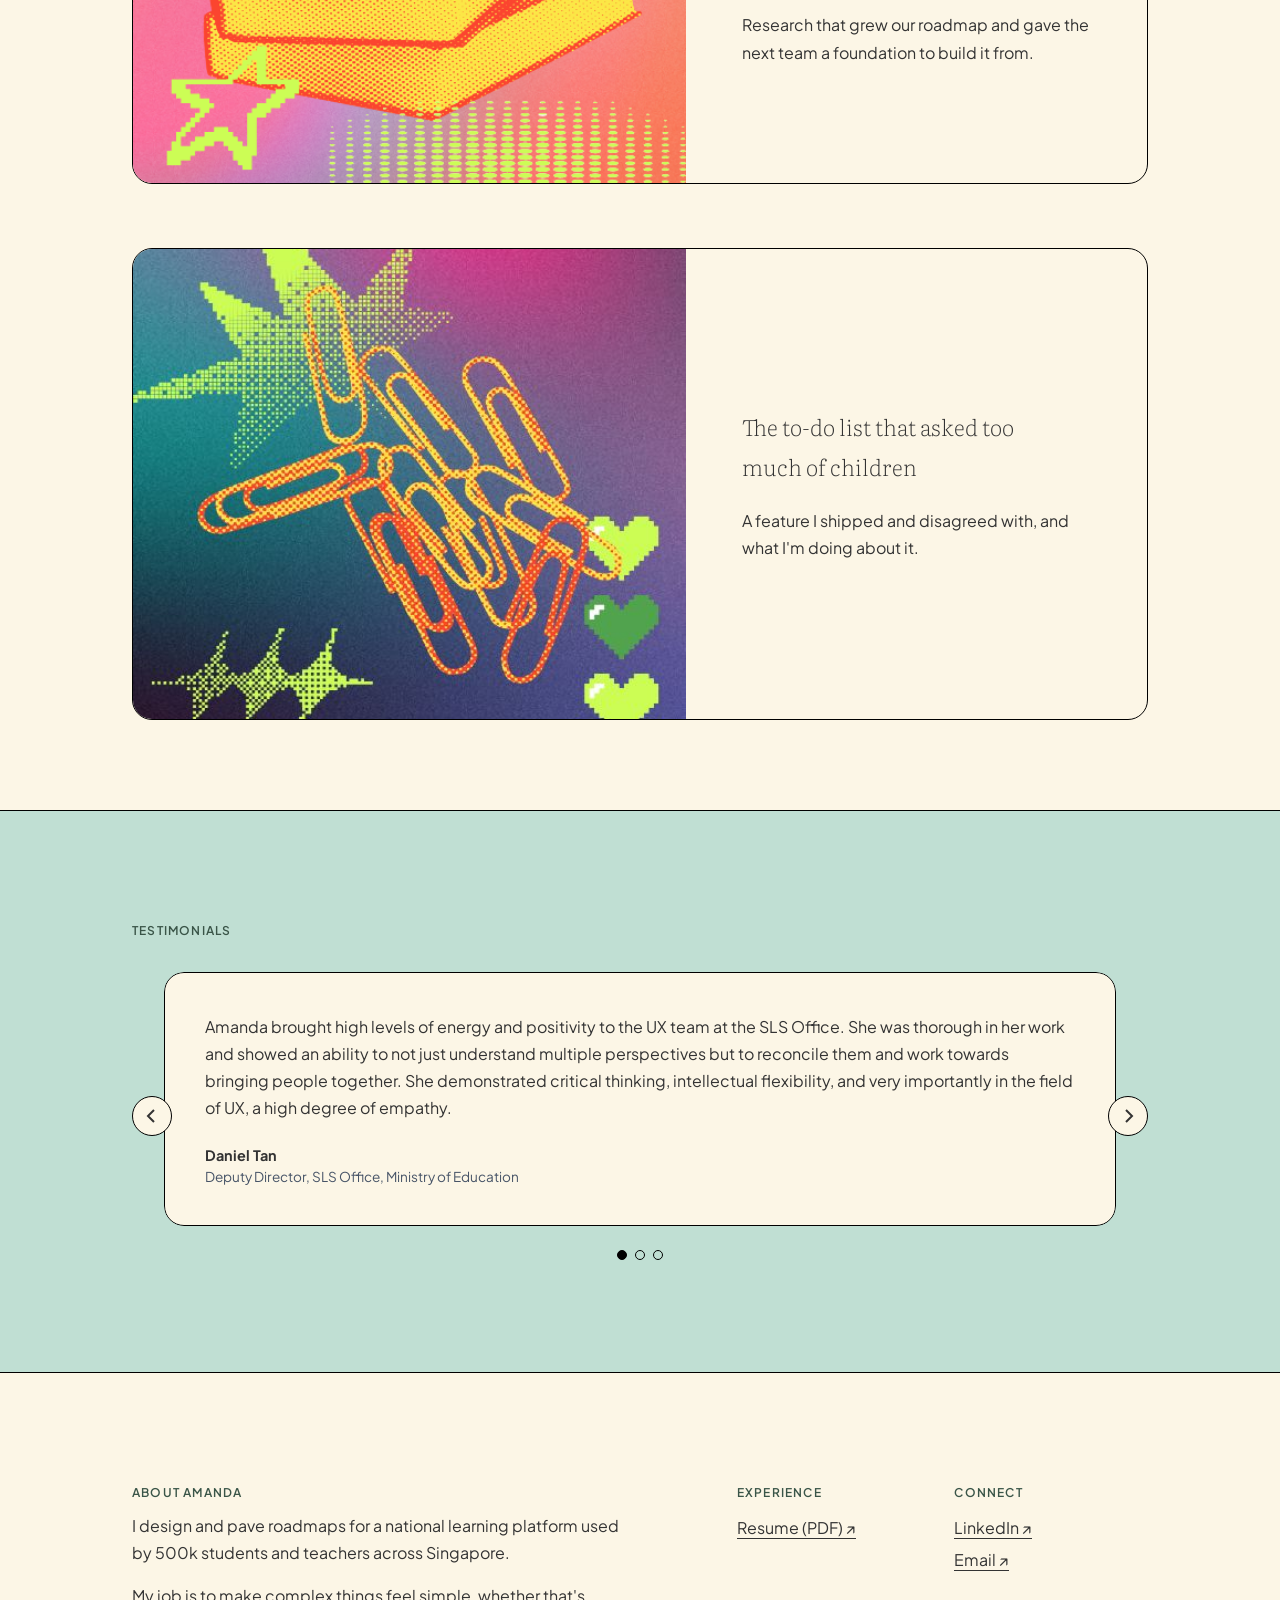
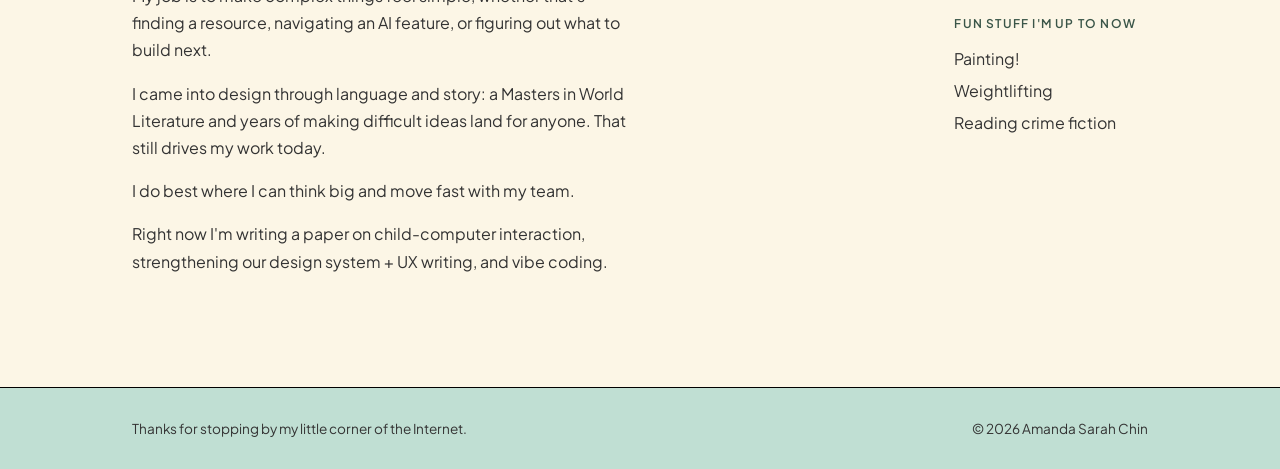
==== commit 4668c855: "12mar mn" ====
--- a/index.html
+++ b/index.html
@@ -54,6 +54,9 @@
       <div class="hero-hover-img" id="paintingHoverImg">
         <img src="images/watercolour.jpg" alt="" class="hero-hover-img-el">
       </div>
+      <div class="hero-hover-img" id="danceHoverImg">
+        <img src="images/dance.gif" alt="" class="hero-hover-img-el">
+      </div>
     </div>
   </section>
 
@@ -182,7 +185,8 @@
           <div class="about-grid">
             <div class="about-col">
               <h3 class="about-label">About Amanda</h3>
-              <p class="about-text">I design and pave roadmaps for a national learning platform used by 500k students and teachers across Singapore. My job is making complex things feel simple, whether that's finding a resource, navigating an AI feature, or figuring out what to build next.</p>
+              <p class="about-text">I design and pave roadmaps for a national learning platform used by 500k students and teachers across Singapore.</p>
+              <p class="about-text">My job is to make complex things feel simple, whether that's finding a resource, navigating an AI feature, or figuring out what to build next.</p>
               <p class="about-text">I came into design through language and story: a Masters in World Literature and years of making difficult ideas land for anyone. That still drives my work today.</p>
               <p class="about-text">I do best where I can think big and move fast with my team.</p>
               <p class="about-text">Right now I'm writing a paper on child-computer interaction, strengthening our design system + UX writing, and vibe coding.</p>
@@ -218,7 +222,7 @@
         <footer class="footer-component">
           <div class="footer-container">
             <div class="footer-content">
-              <span class="footer-text">Thanks for stopping by my little corner of the Internet.</span>
+              <span class="footer-text dance-hover-trigger">Thanks for stopping by my little corner of the Internet.</span>
               <span class="footer-copyright">&copy; 2026 Amanda Sarah Chin</span>
             </div>
           </div>
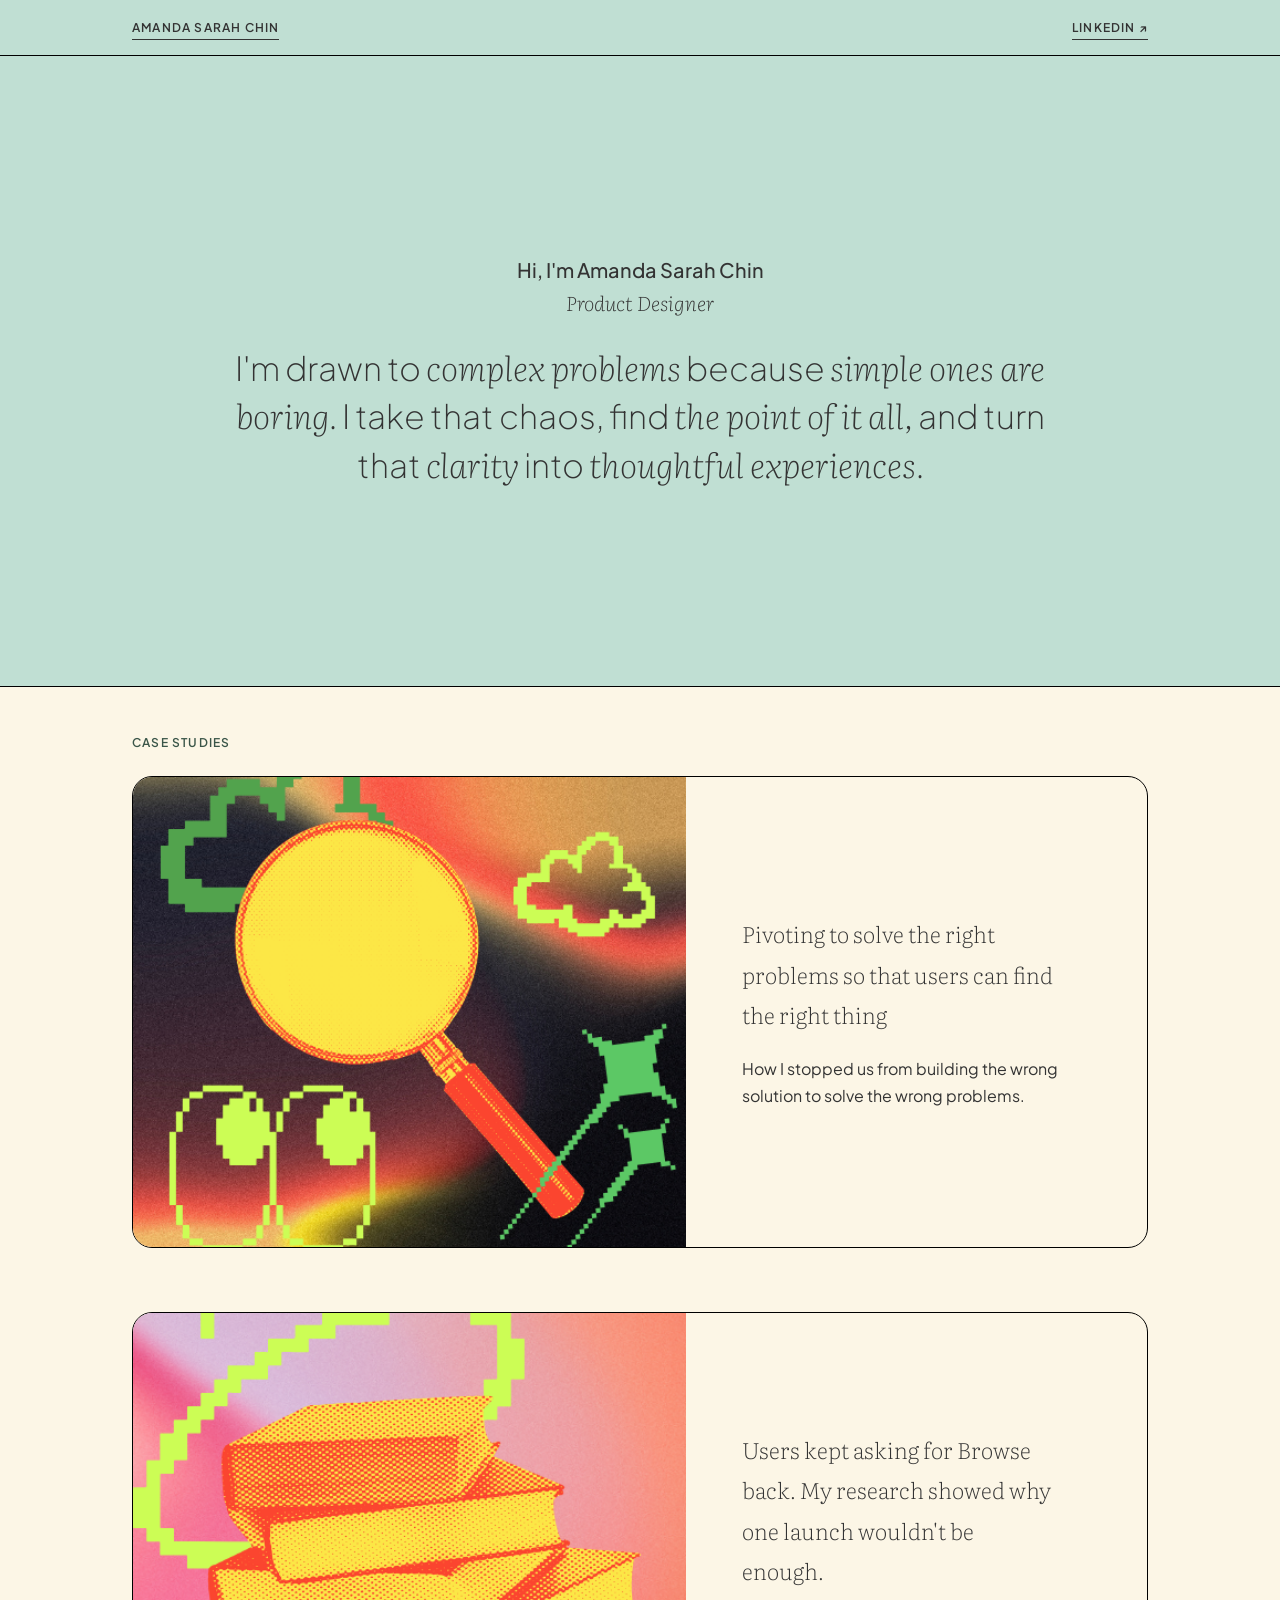
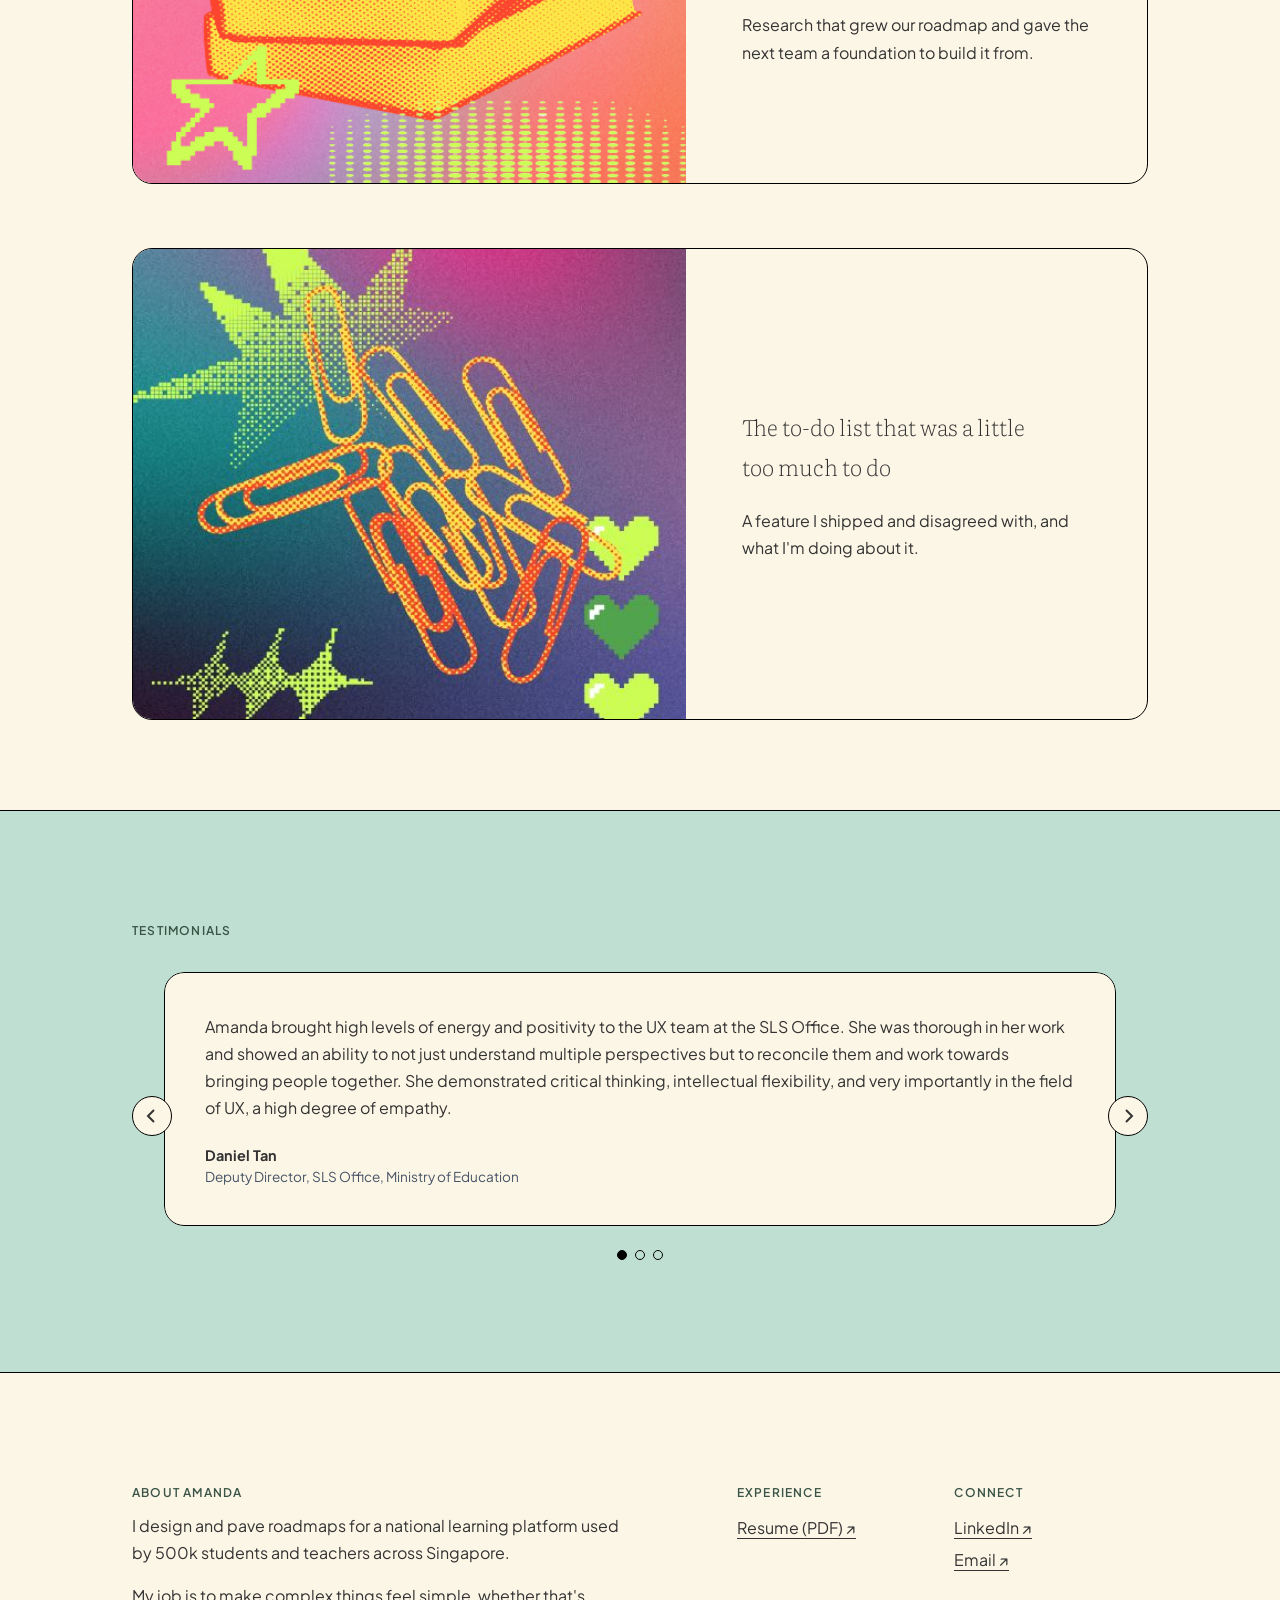
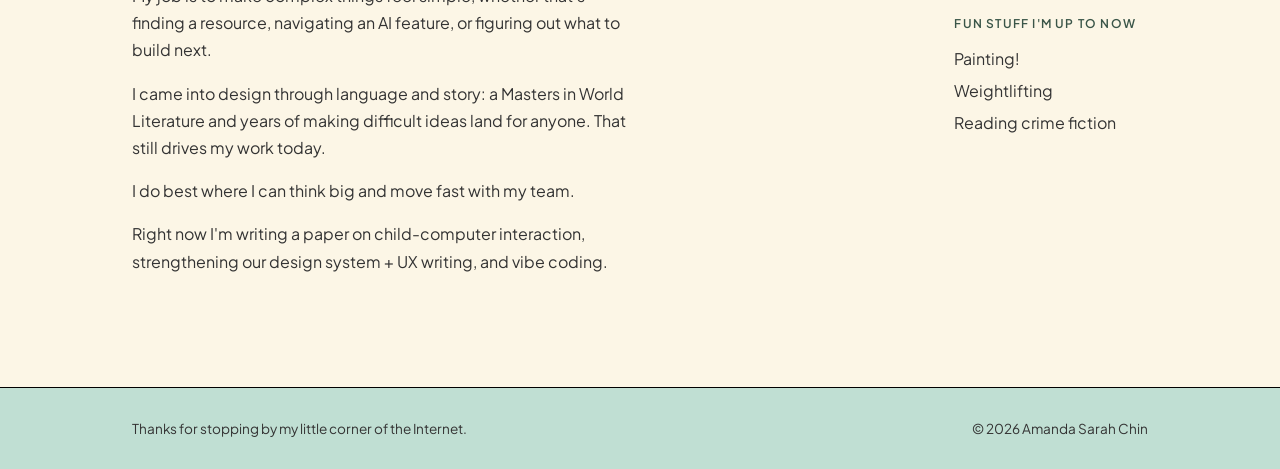
==== commit 0365a9c3: "12 mar mn3" ====
--- a/index.html
+++ b/index.html
@@ -116,7 +116,7 @@
                     </div>
                     <article class="case-card-content">
                       <div class="case-card-content-top">
-                        <h3 class="case-card-title">The to-do list that asked too much of children</h3>
+                        <h3 class="case-card-title">The to-do list that was a little too much to do</h3>
                         <div class="title-spacer"></div>
                         <div class="case-card-subtitle">A feature I shipped and disagreed with, and what I'm doing about it.</div>
                       </div>
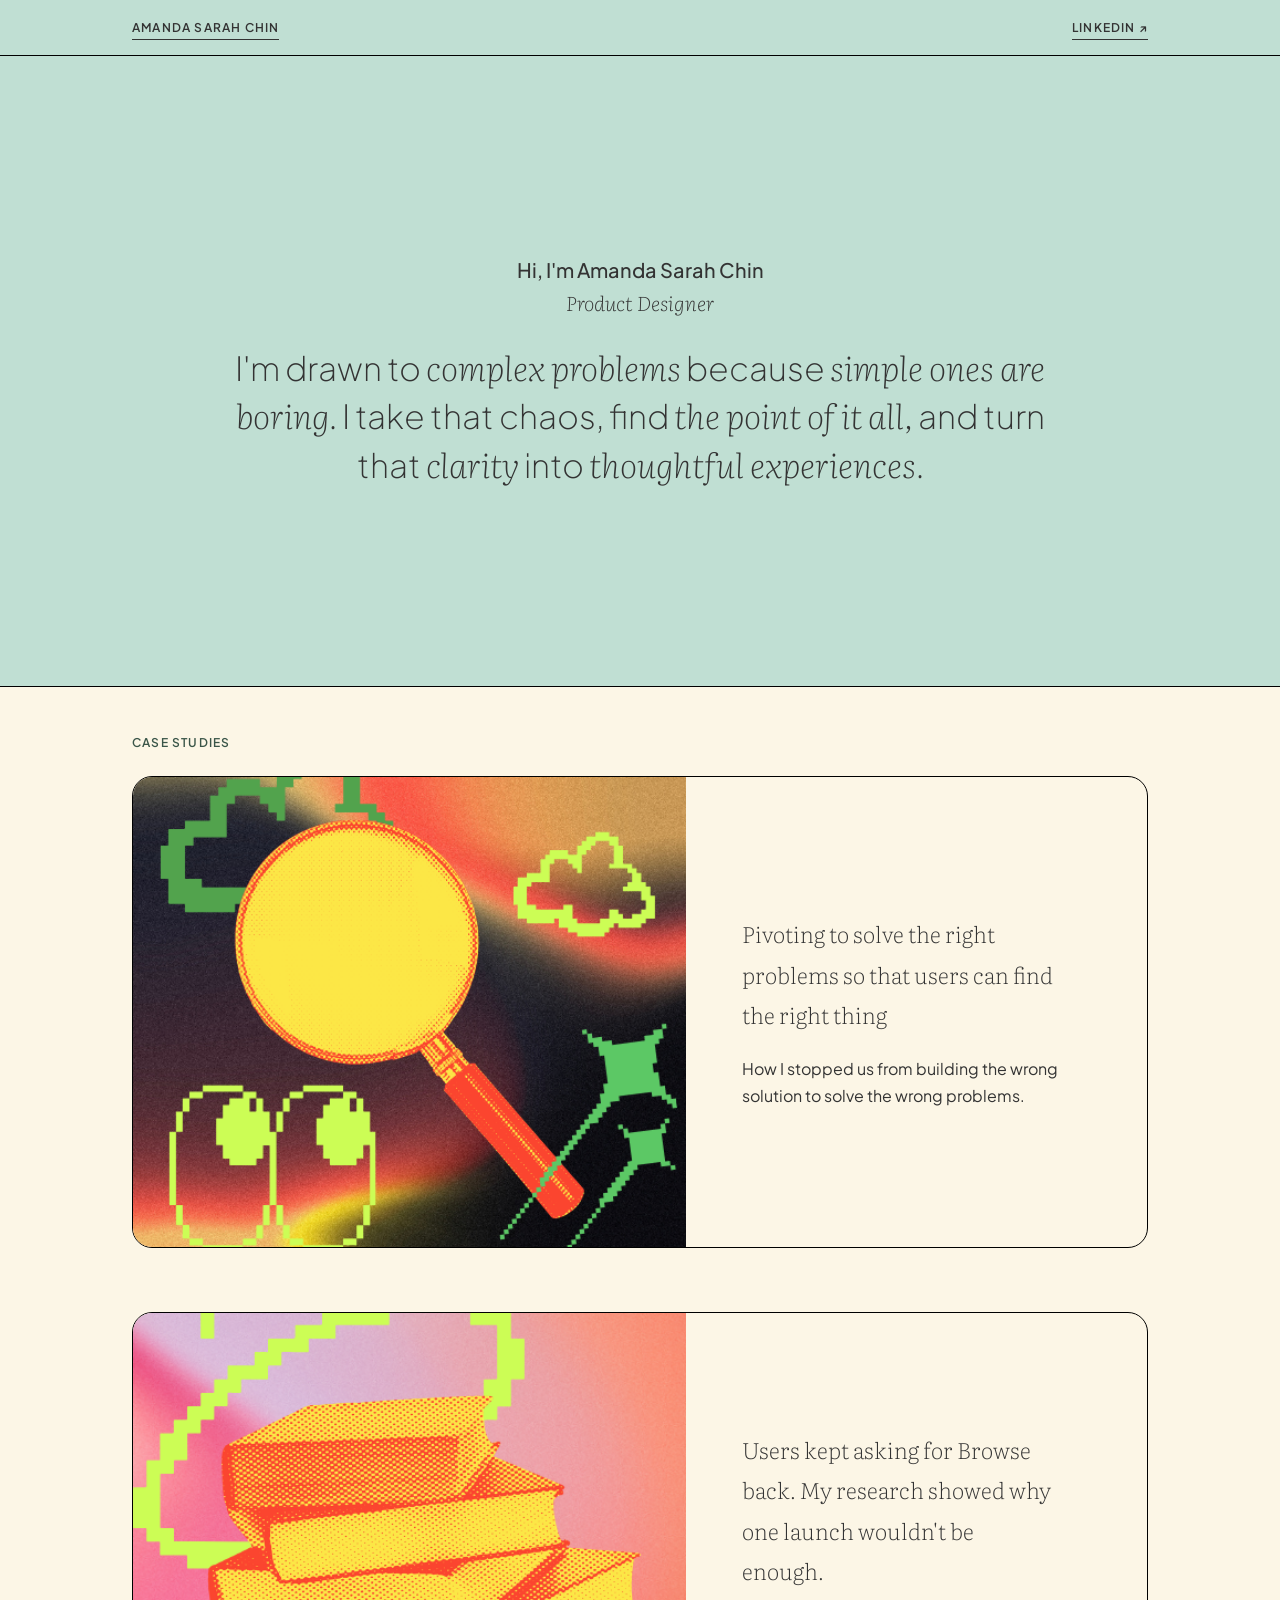
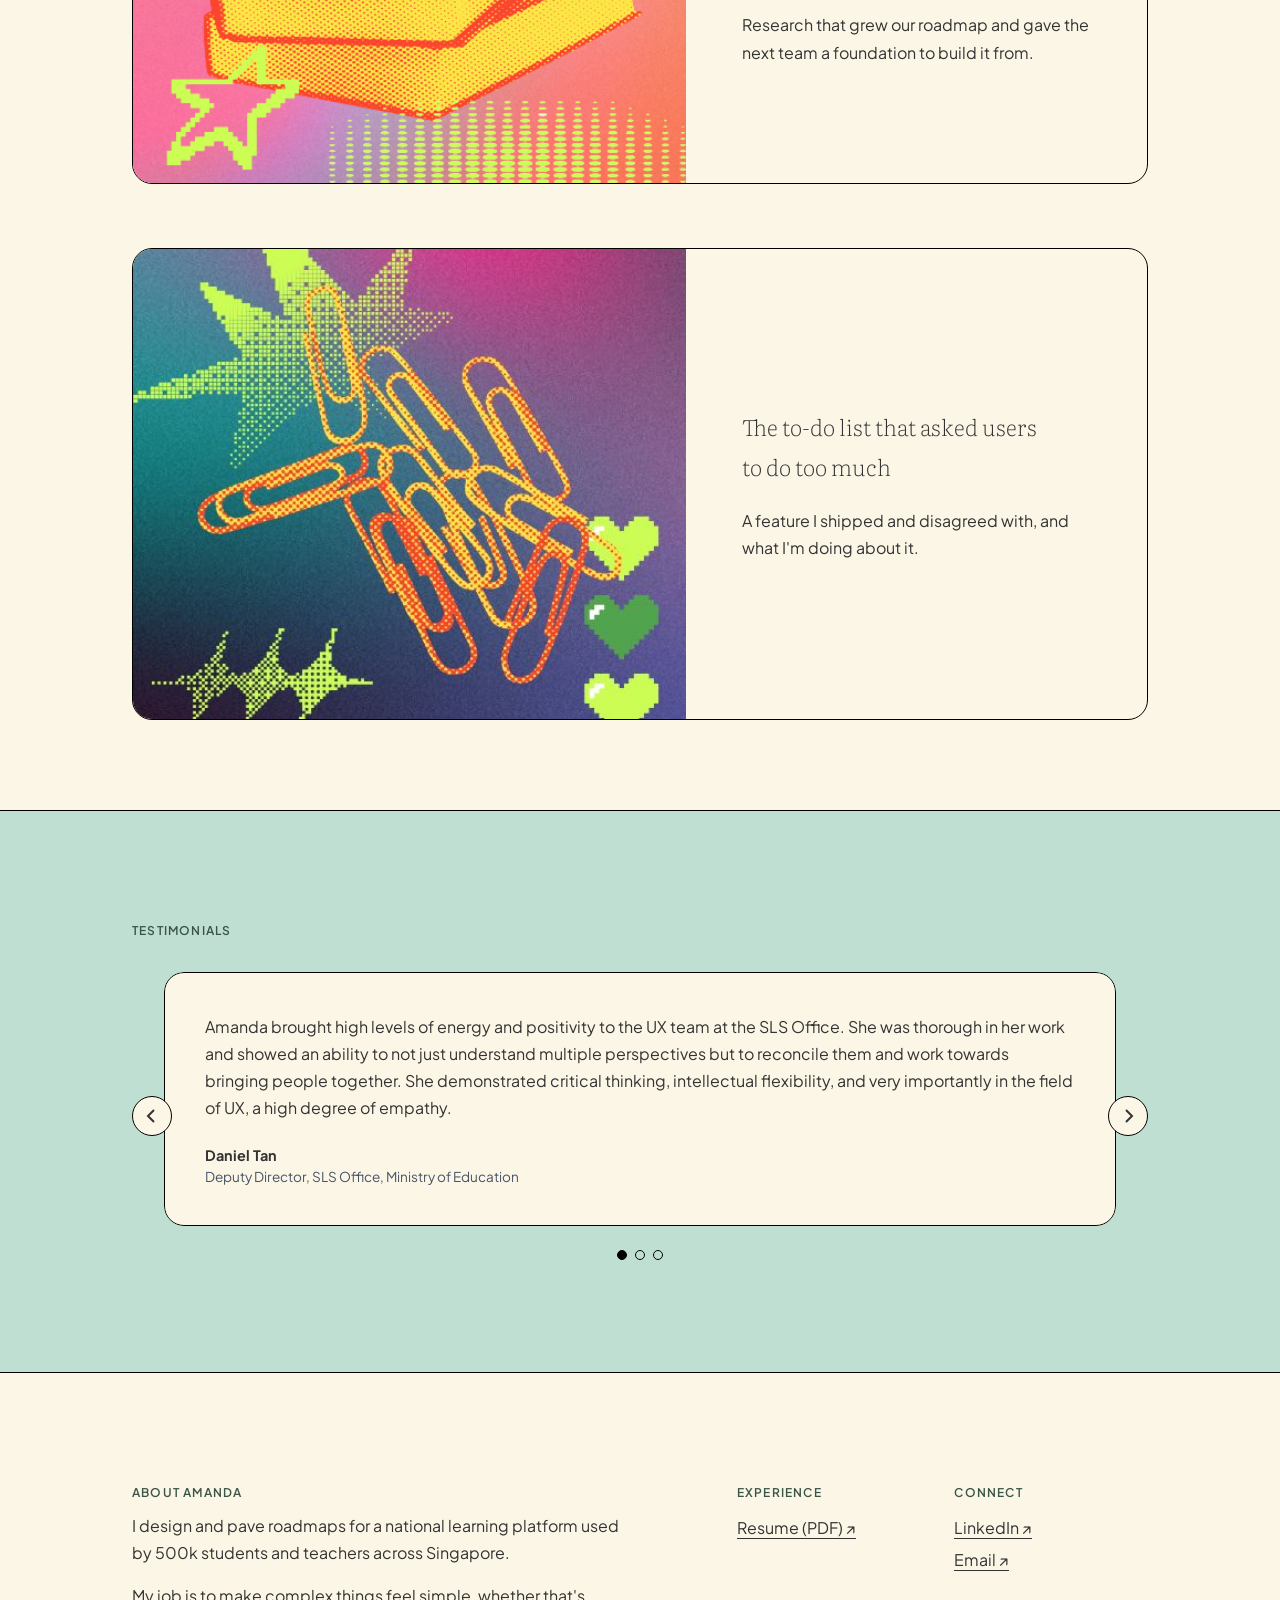
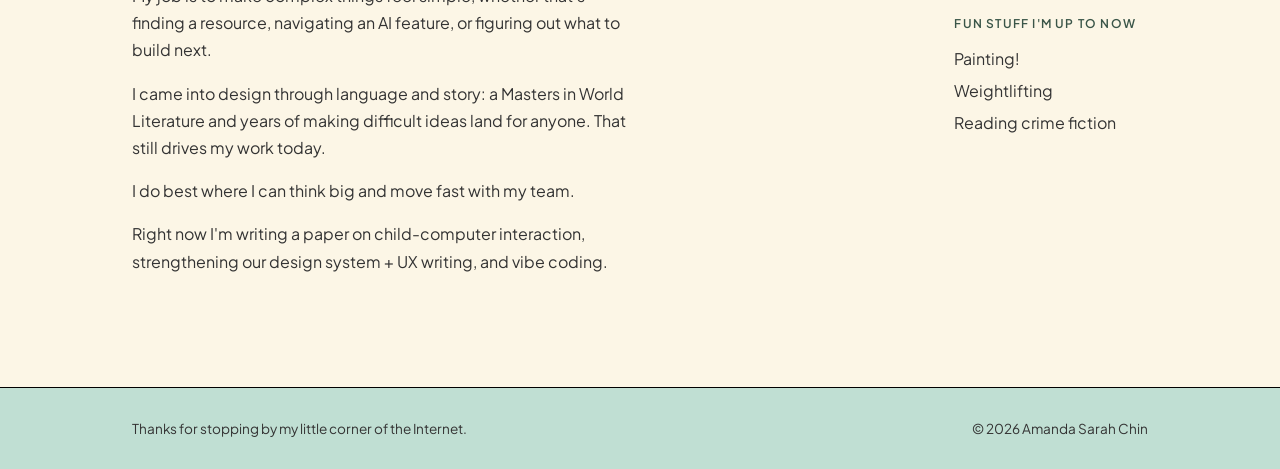
==== commit be004728: "13 mar fixing task" ====
--- a/index.html
+++ b/index.html
@@ -116,7 +116,7 @@
                     </div>
                     <article class="case-card-content">
                       <div class="case-card-content-top">
-                        <h3 class="case-card-title">The to-do list that was a little too much to do</h3>
+                        <h3 class="case-card-title">The to-do list that asked users to do too much</h3>
                         <div class="title-spacer"></div>
                         <div class="case-card-subtitle">A feature I shipped and disagreed with, and what I'm doing about it.</div>
                       </div>
--- a/styles.css
+++ b/styles.css
@@ -915,7 +915,7 @@
   }
 
   .case-card-subtitle {
-    font-size: 1rem;
+    font-size: 0.9rem;
     line-height: 1.4rem;
   }
 
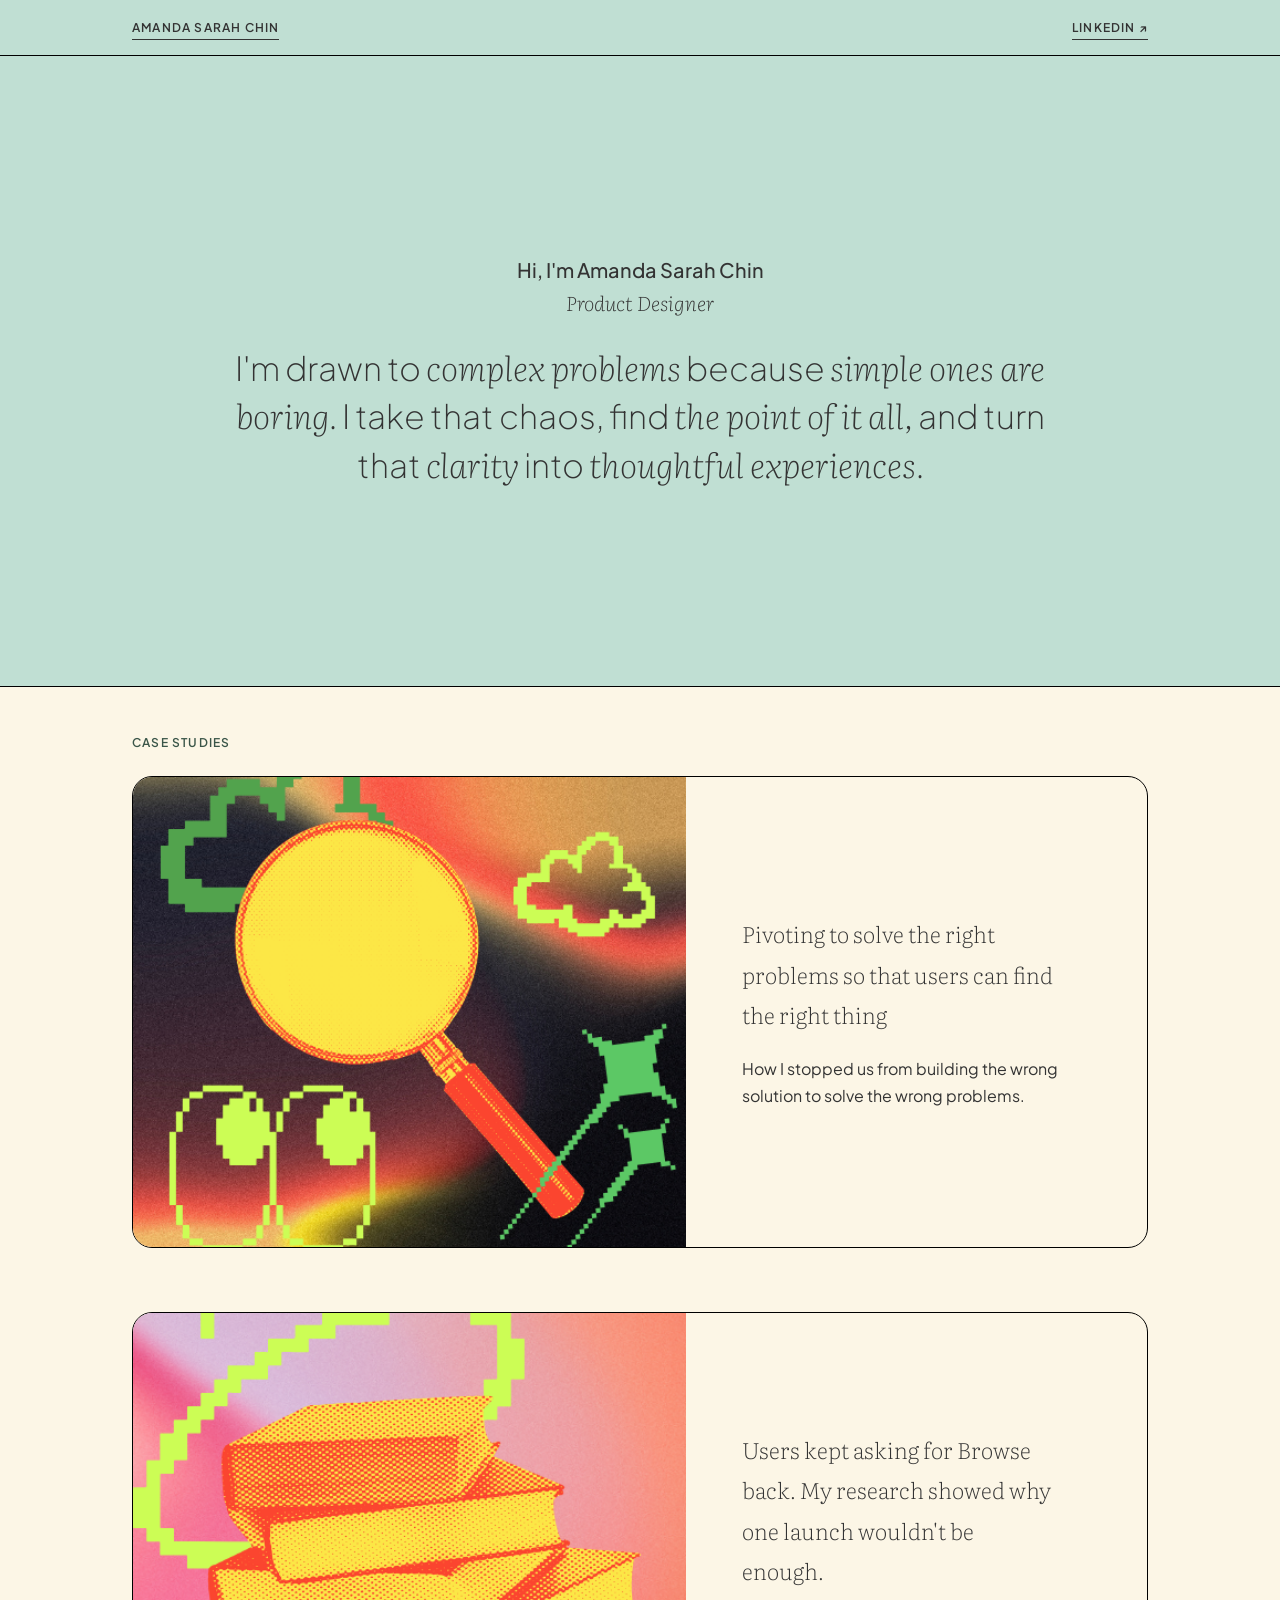
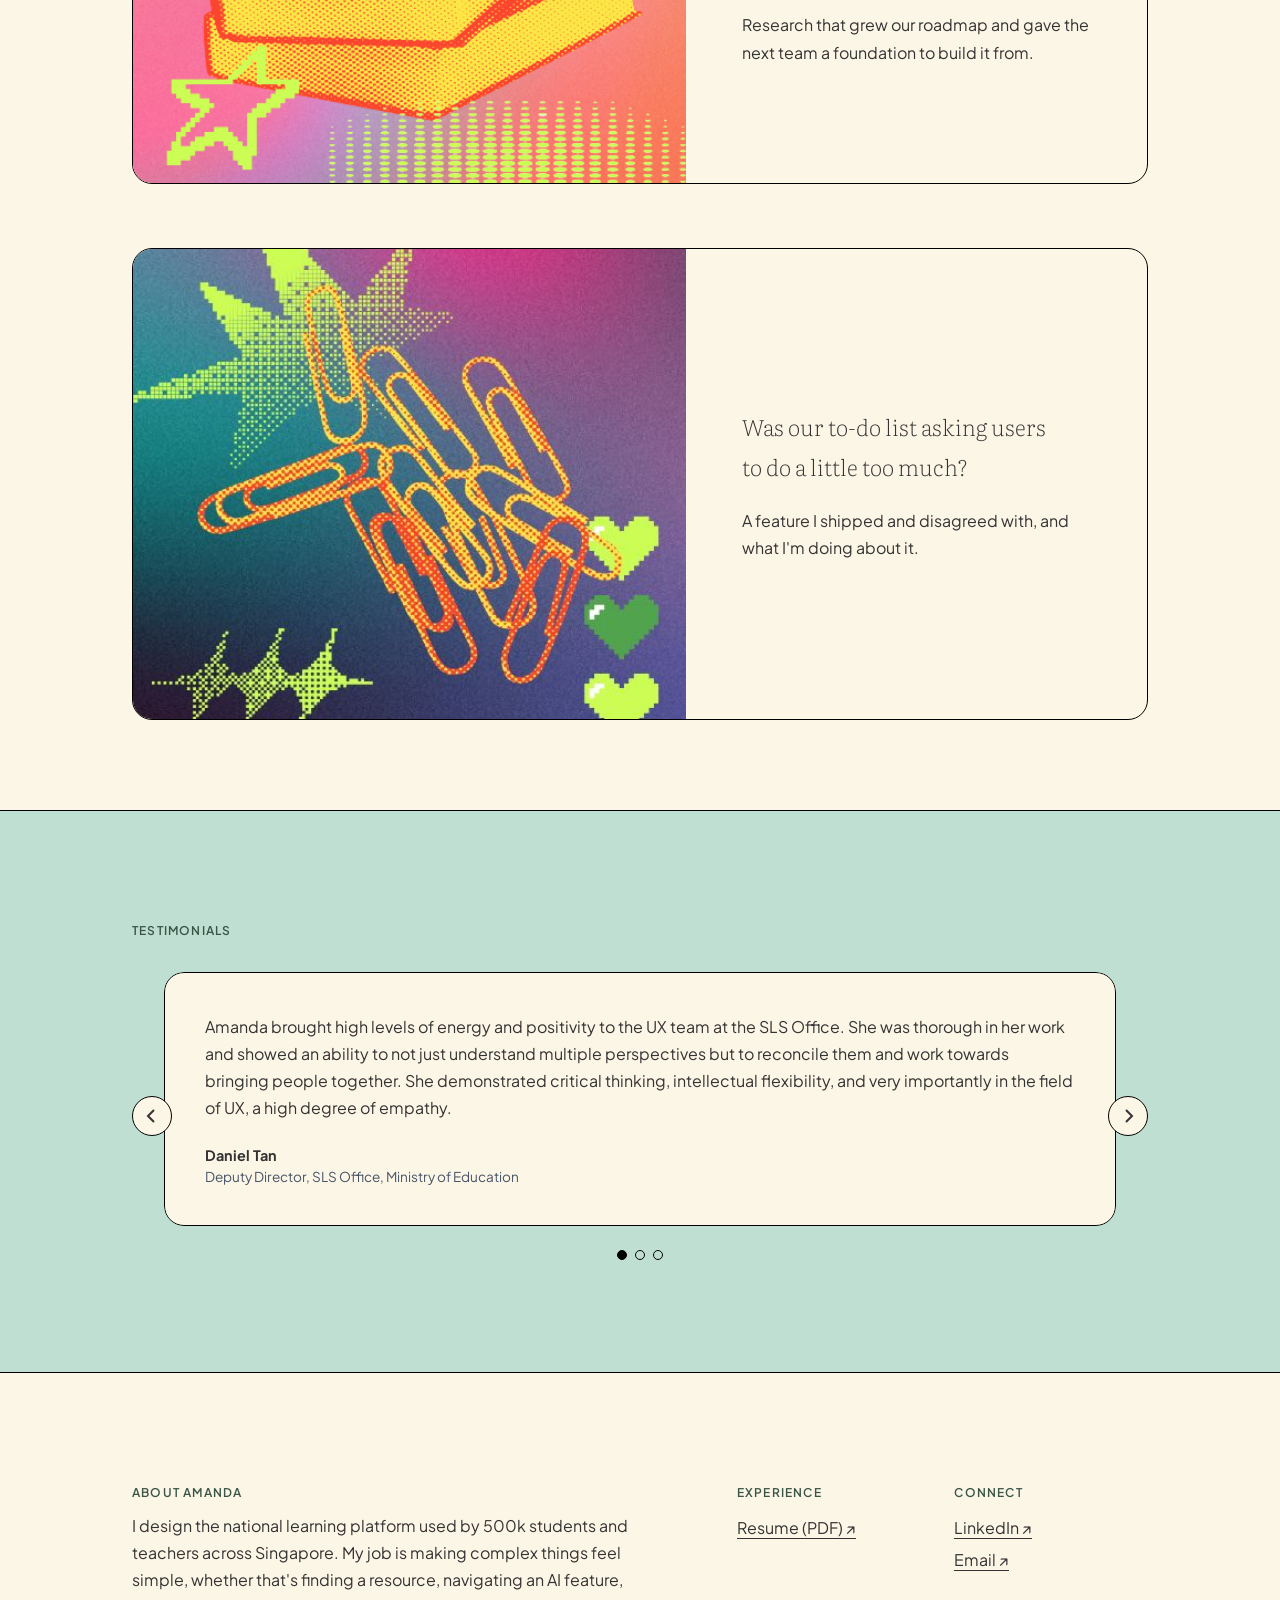
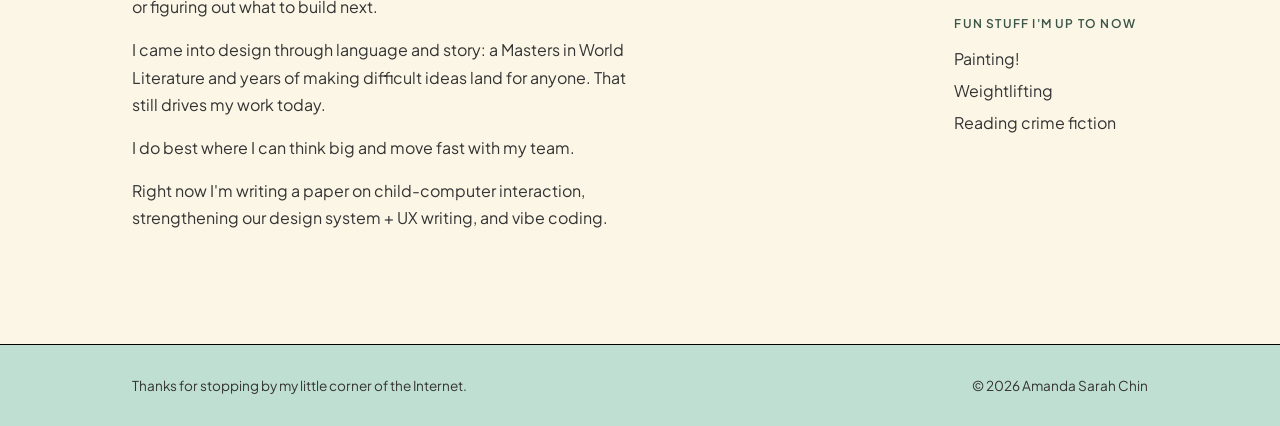
==== commit 4534ba01: "13 mar 1:40pm" ====
--- a/index.html
+++ b/index.html
@@ -116,7 +116,7 @@
                     </div>
                     <article class="case-card-content">
                       <div class="case-card-content-top">
-                        <h3 class="case-card-title">The to-do list that asked users to do too much</h3>
+                        <h3 class="case-card-title">Was our to-do list asking users to do a little too much?</h3>
                         <div class="title-spacer"></div>
                         <div class="case-card-subtitle">A feature I shipped and disagreed with, and what I'm doing about it.</div>
                       </div>
@@ -185,8 +185,7 @@
           <div class="about-grid">
             <div class="about-col">
               <h3 class="about-label">About Amanda</h3>
-              <p class="about-text">I design and pave roadmaps for a national learning platform used by 500k students and teachers across Singapore.</p>
-              <p class="about-text">My job is to make complex things feel simple, whether that's finding a resource, navigating an AI feature, or figuring out what to build next.</p>
+              <p class="about-text">I design the national learning platform used by 500k students and teachers across Singapore. My job is making complex things feel simple, whether that's finding a resource, navigating an AI feature, or figuring out what to build next.</p>
               <p class="about-text">I came into design through language and story: a Masters in World Literature and years of making difficult ideas land for anyone. That still drives my work today.</p>
               <p class="about-text">I do best where I can think big and move fast with my team.</p>
               <p class="about-text">Right now I'm writing a paper on child-computer interaction, strengthening our design system + UX writing, and vibe coding.</p>
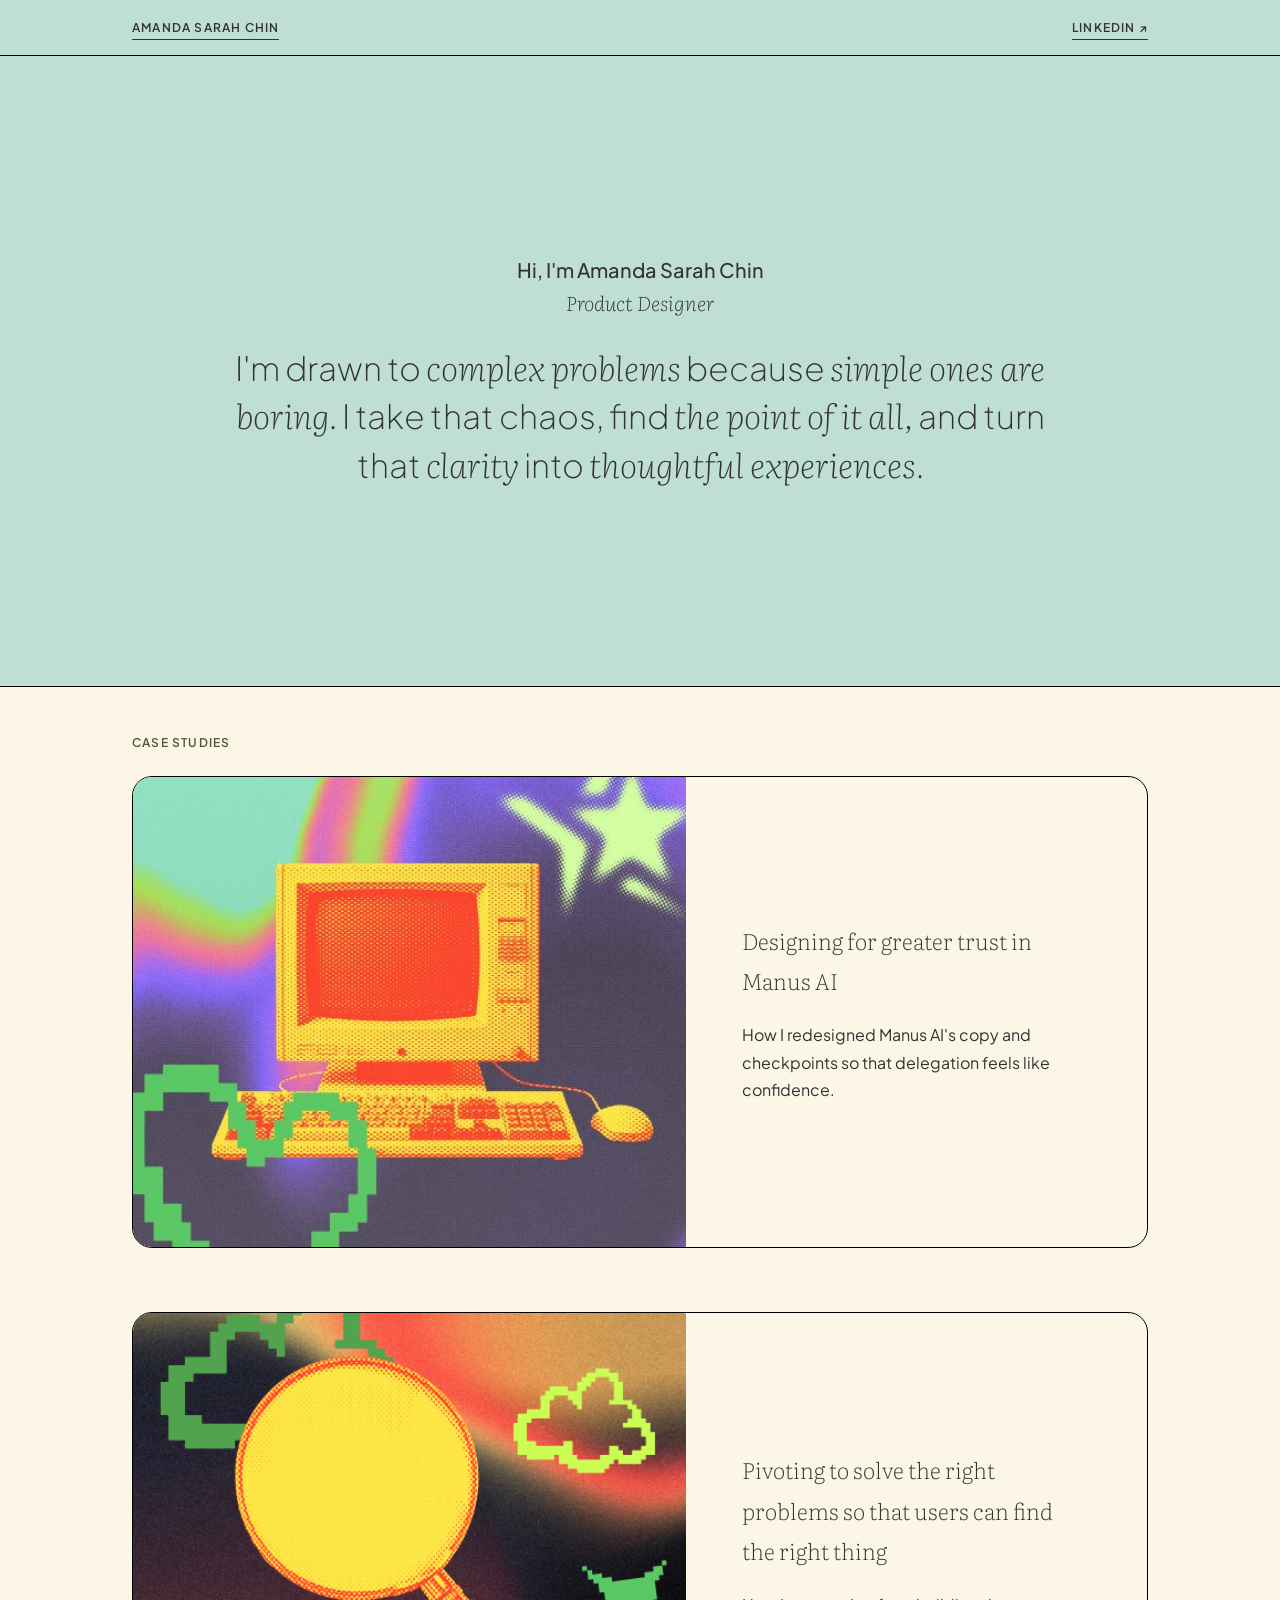
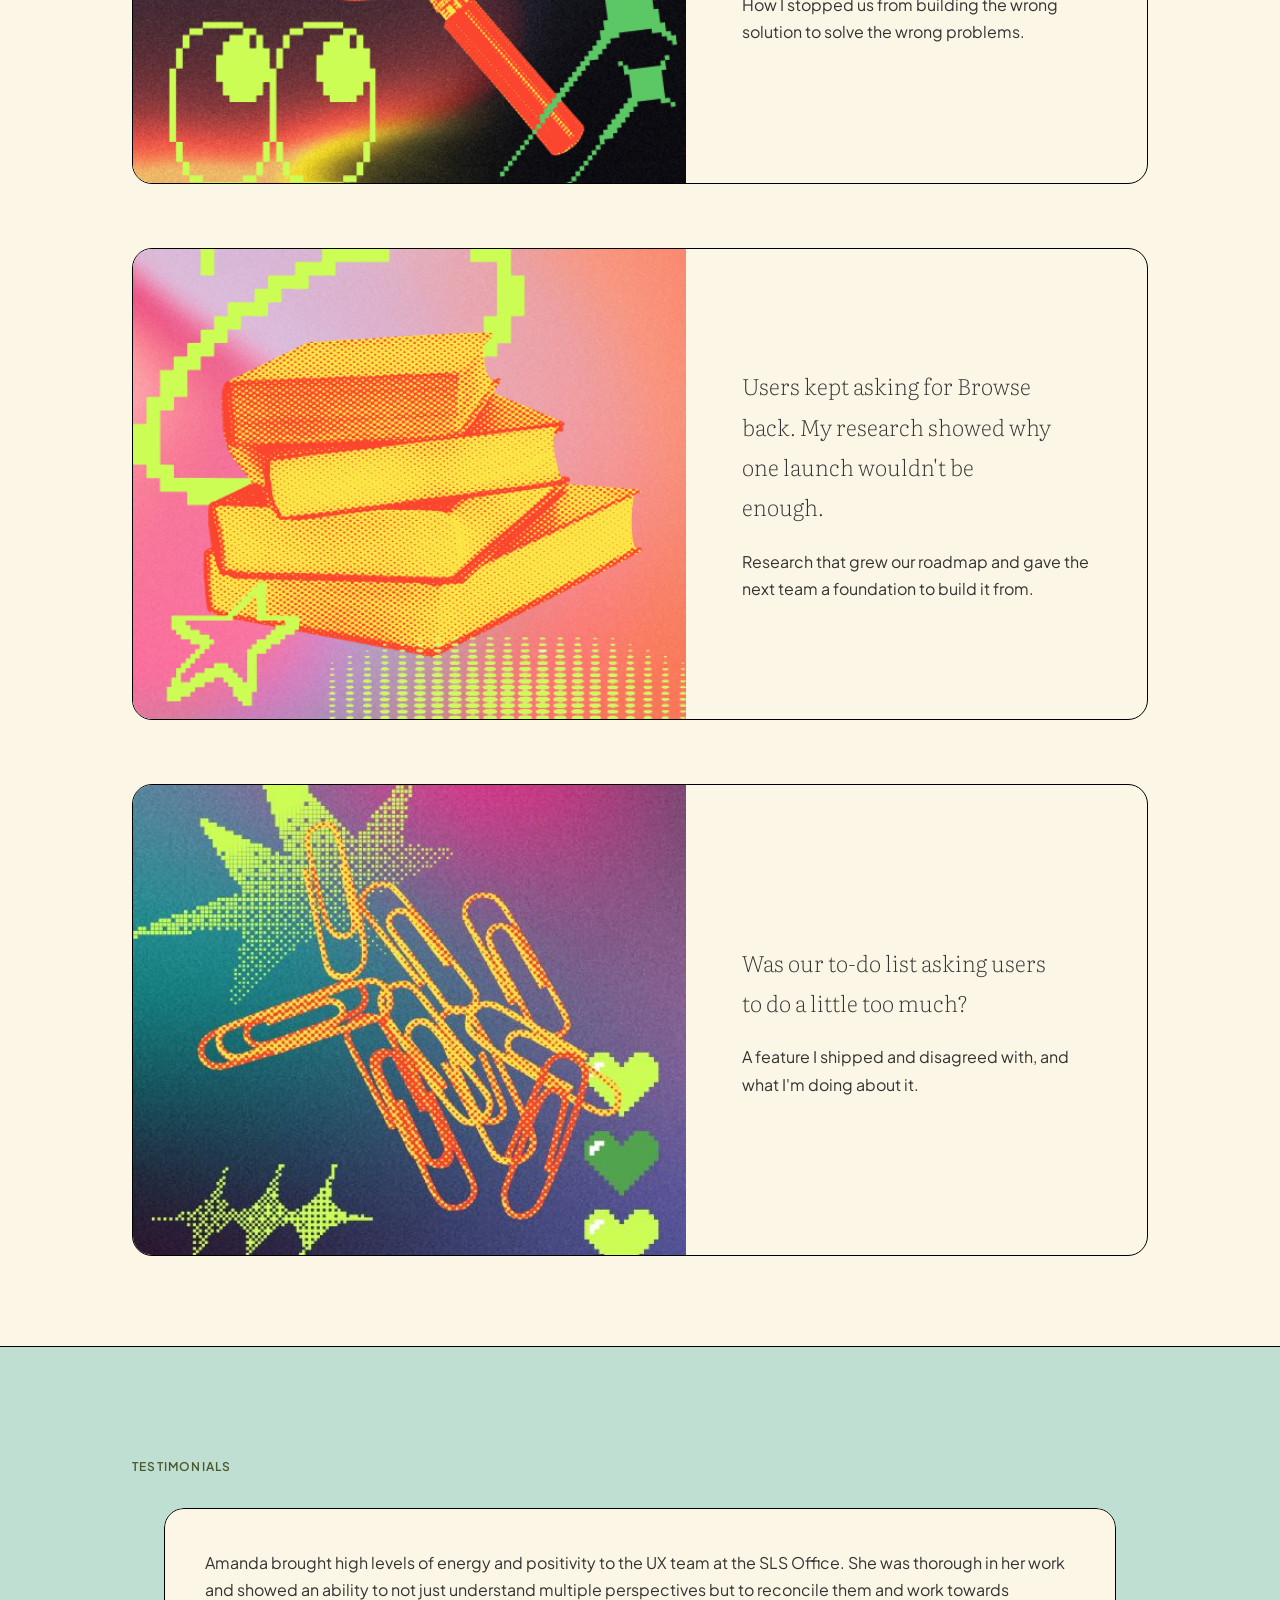
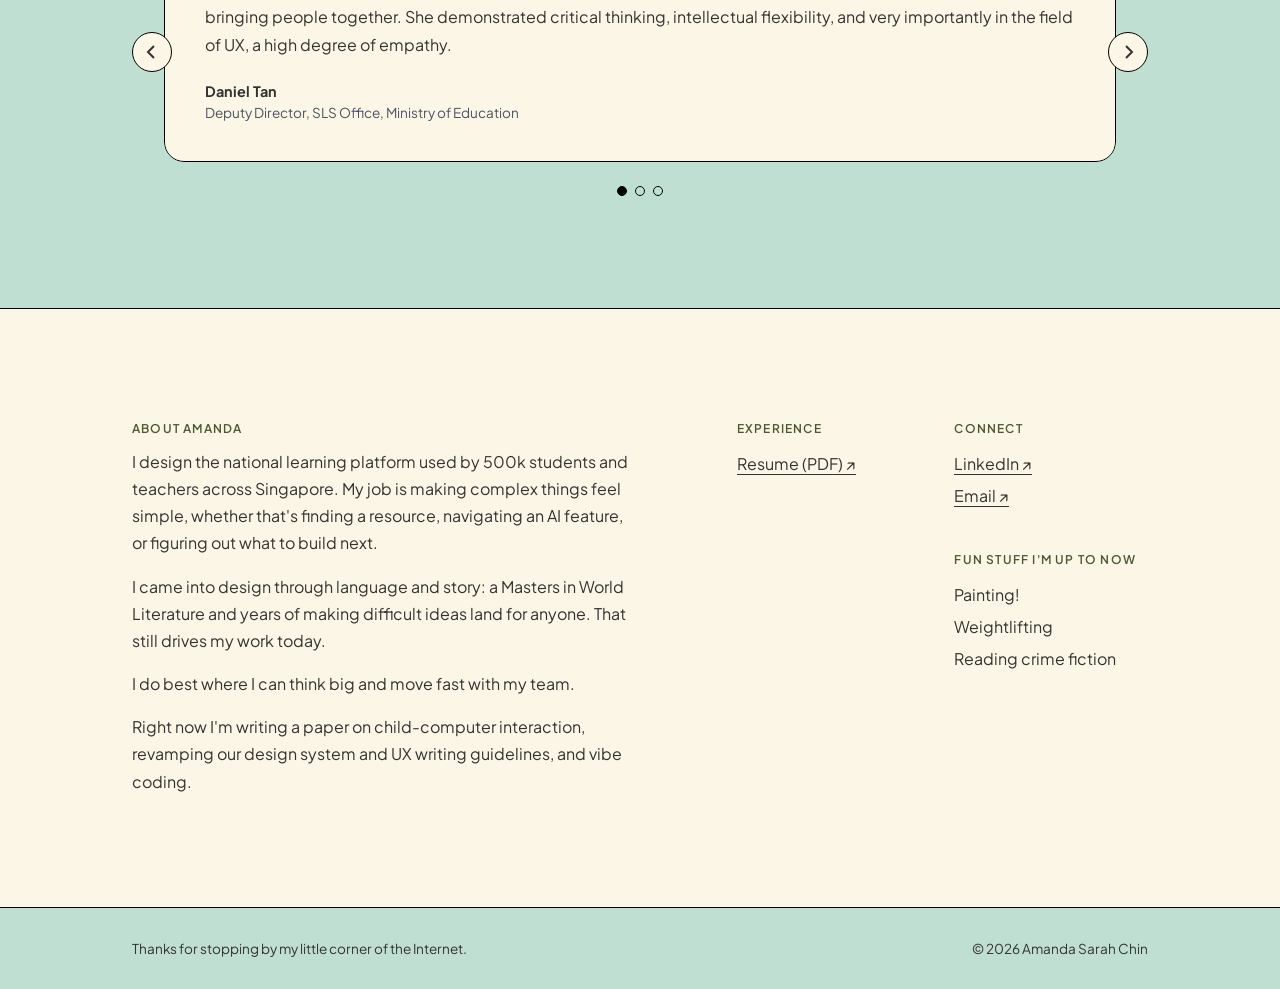
==== commit f80b7e61: "17 mar w manus" ====
--- a/index.html
+++ b/index.html
@@ -69,7 +69,26 @@
             <div class="case-studies-inner">
               <h2 class="section-heading">case studies</h2>
 
-              <!-- Card 1: Search -->
+              <!-- Card 1: Manus -->
+              <div class="case-card">
+                <a href="/manus" class="case-card-link">
+                  <div class="case-card-grid">
+                    <div class="case-card-image-wrapper">
+                      <img src="images/cover-manus.jpg" loading="lazy" alt="" class="case-card-image">
+                    </div>
+                    <article class="case-card-content">
+                      <div class="case-card-content-top">
+                        <h3 class="case-card-title">Designing for greater trust in Manus AI</h3>
+                        <div class="title-spacer"></div>
+                        <div class="case-card-subtitle">How I redesigned Manus AI's copy and checkpoints so that delegation feels like confidence.</div>
+                      </div>
+                    </article>
+                  </div>
+                </a>
+              </div>
+
+              <!-- Card 2: Search -->
+              <div class="card-spacer"></div>
               <div class="case-card">
                 <a href="/search" class="case-card-link">
                   <div class="case-card-grid">
@@ -87,7 +106,7 @@
                 </a>
               </div>
 
-              <!-- Card 2: Browse -->
+              <!-- Card 3: Browse -->
               <div class="card-spacer"></div>
               <div class="case-card">
                 <a href="/browse" class="case-card-link">
@@ -106,7 +125,7 @@
                 </a>
               </div>
 
-              <!-- Card 3: Tasks -->
+              <!-- Card 4: Tasks -->
               <div class="card-spacer"></div>
               <div class="case-card">
                 <a href="/task" class="case-card-link">
@@ -188,7 +207,7 @@
               <p class="about-text">I design the national learning platform used by 500k students and teachers across Singapore. My job is making complex things feel simple, whether that's finding a resource, navigating an AI feature, or figuring out what to build next.</p>
               <p class="about-text">I came into design through language and story: a Masters in World Literature and years of making difficult ideas land for anyone. That still drives my work today.</p>
               <p class="about-text">I do best where I can think big and move fast with my team.</p>
-              <p class="about-text">Right now I'm writing a paper on child-computer interaction, strengthening our design system + UX writing, and vibe coding.</p>
+              <p class="about-text">Right now I'm writing a paper on child-computer interaction, revamping our design system and UX writing guidelines, and vibe coding.</p>
             </div>
             <div class="about-col">
               <h3 class="about-label">Experience</h3>
--- a/styles.css
+++ b/styles.css
@@ -2,7 +2,7 @@
 :root {
   --cream: #fcf6e6;
   --mint: #c0dfd3;
-  --accent: #3a5548;
+  --accent: #4a5a2f;
   --text: #333;
   --black: #000;
   --turquoise: #a0c3b0;
@@ -944,6 +944,22 @@
     padding: 3.5rem 0;
   }
 
+  .testimonials-container {
+    padding: 0 1rem;
+  }
+
+  .testimonial-carousel {
+    display: flex;
+    flex-wrap: wrap;
+    align-items: center;
+    padding: 0;
+  }
+
+  .testimonial-track-wrapper {
+    order: 1;
+    width: 100%;
+  }
+
   .testimonial-card {
     padding: 1.5rem;
   }
@@ -952,9 +968,32 @@
     font-size: 0.9rem;
   }
 
-  .testimonial-prev,
+  .testimonial-prev {
+    position: static;
+    transform: none;
+    order: 2;
+    width: 28px;
+    height: 28px;
+    border: none;
+    background: transparent;
+    color: var(--gray600);
+    margin-top: 1.5rem;
+  }
+
+  .testimonial-dots {
+    order: 3;
+    flex: 1;
+  }
+
   .testimonial-next {
-    width: 32px;
-    height: 32px;
-  }
-}
+    position: static;
+    transform: none;
+    order: 4;
+    width: 28px;
+    height: 28px;
+    border: none;
+    background: transparent;
+    color: var(--gray600);
+    margin-top: 1.5rem;
+  }
+}
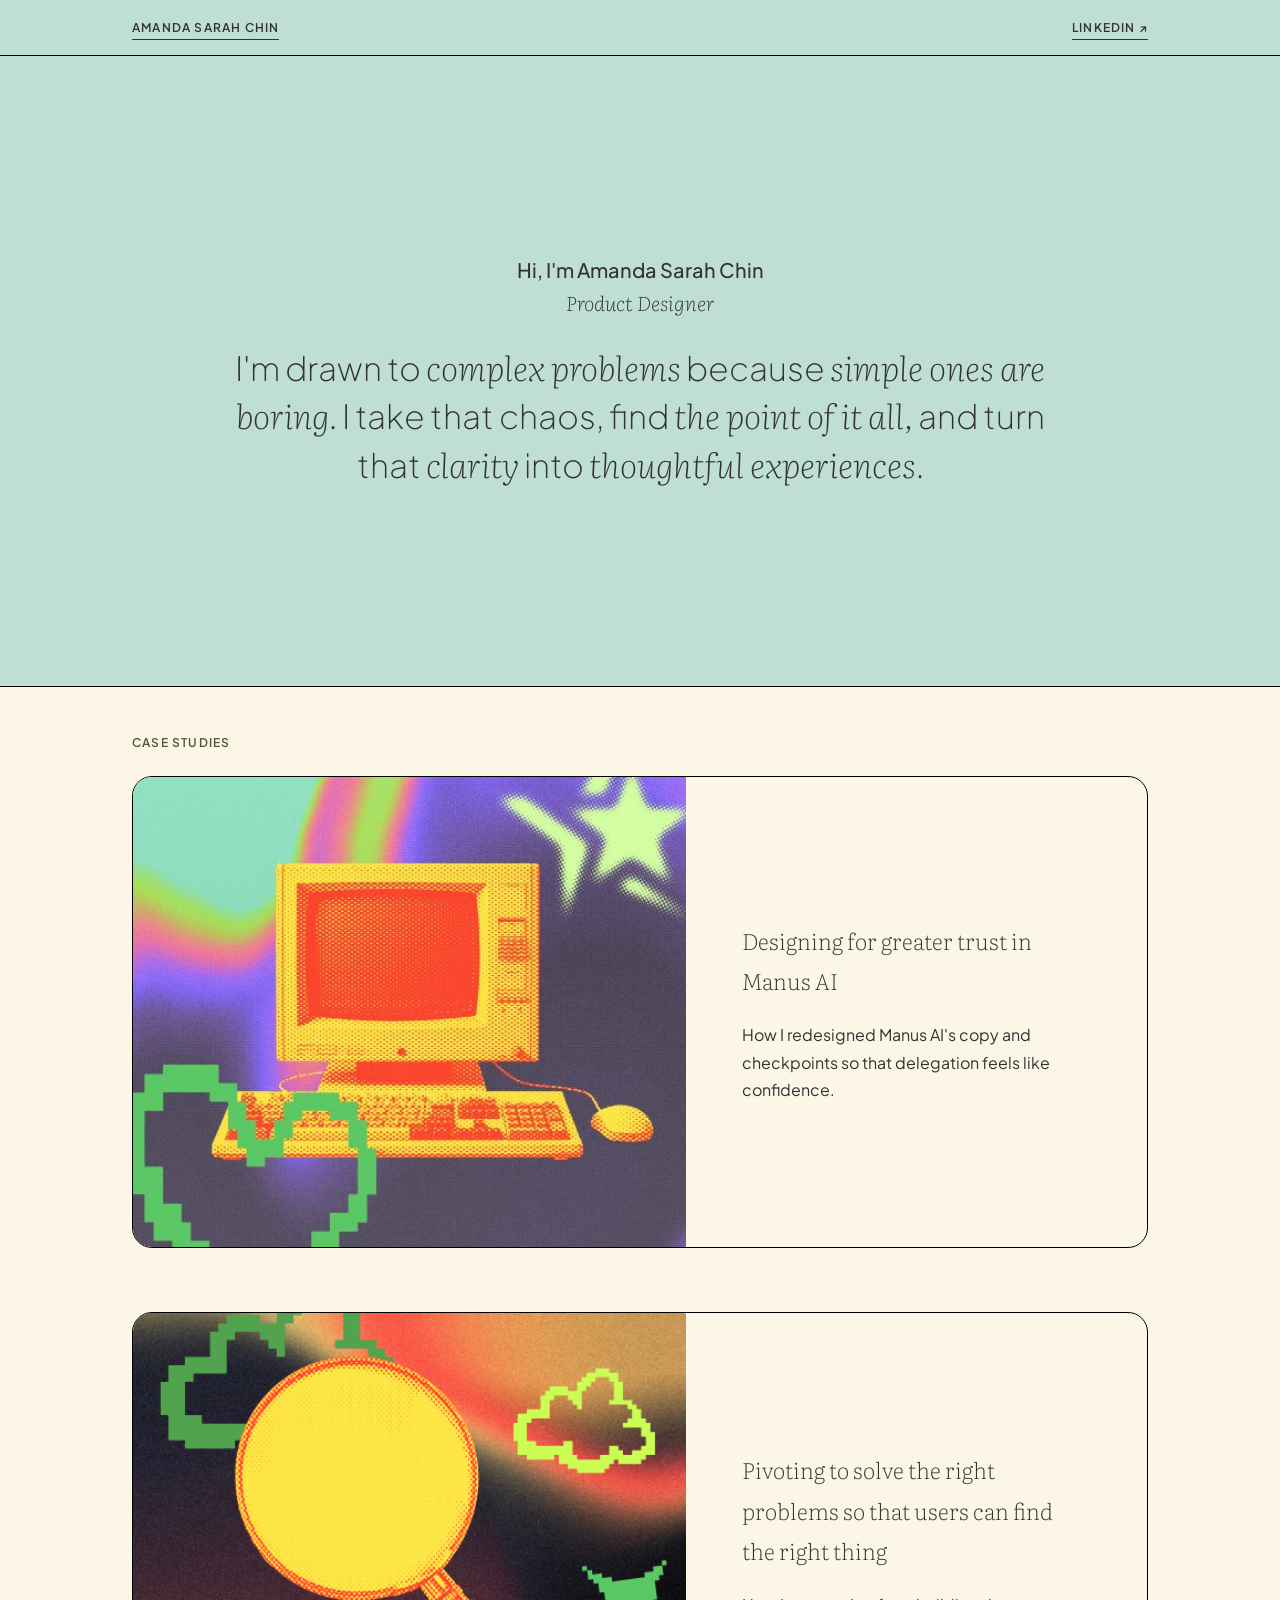
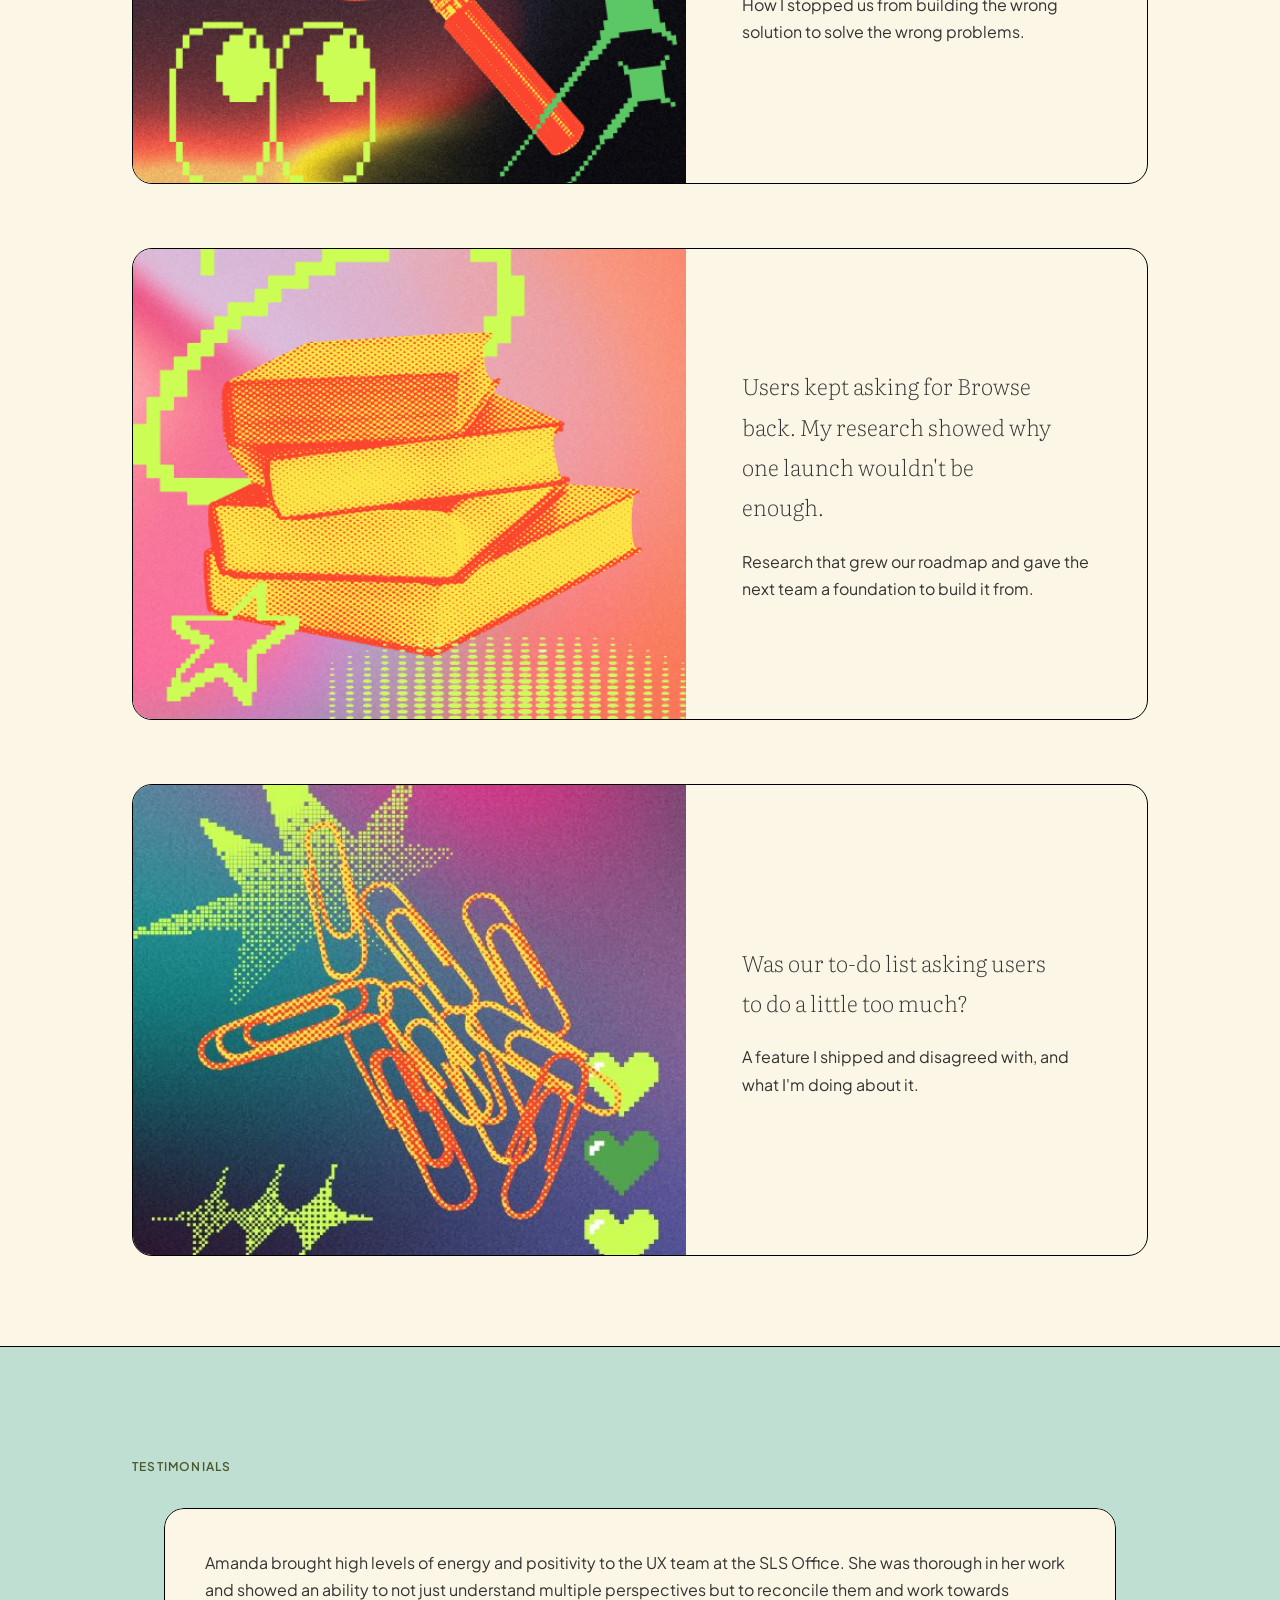
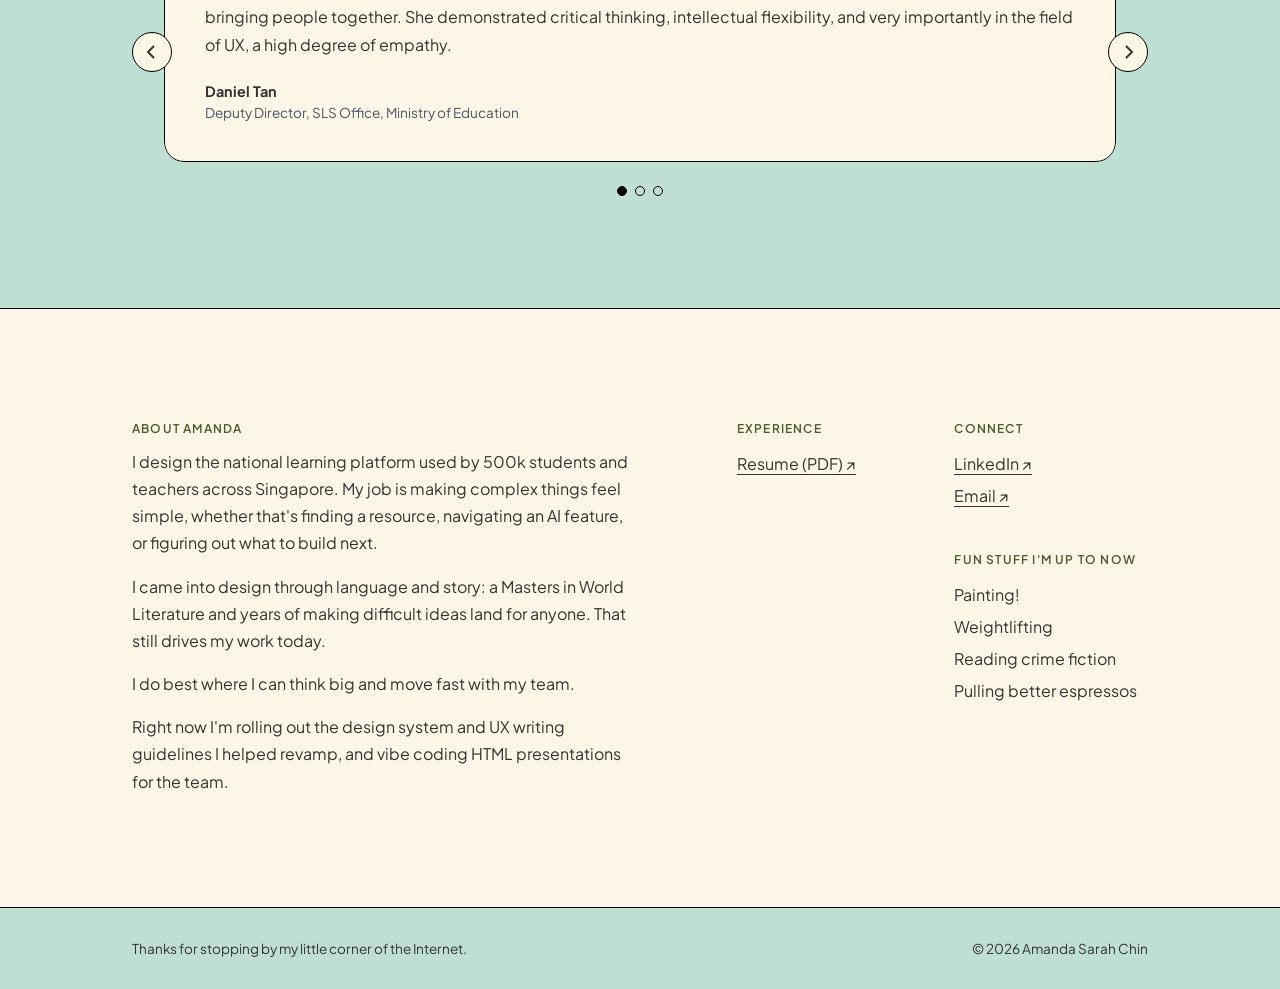
==== commit a6de1622: "Update About section: current work and hobbies Co-Authored-By: Claude Opus 5.5 <noreply@anthropic.co" ====
--- a/index.html
+++ b/index.html
@@ -207,7 +207,7 @@
               <p class="about-text">I design the national learning platform used by 500k students and teachers across Singapore. My job is making complex things feel simple, whether that's finding a resource, navigating an AI feature, or figuring out what to build next.</p>
               <p class="about-text">I came into design through language and story: a Masters in World Literature and years of making difficult ideas land for anyone. That still drives my work today.</p>
               <p class="about-text">I do best where I can think big and move fast with my team.</p>
-              <p class="about-text">Right now I'm writing a paper on child-computer interaction, revamping our design system and UX writing guidelines, and vibe coding.</p>
+              <p class="about-text">Right now I'm rolling out the design system and UX writing guidelines I helped revamp, and vibe coding HTML presentations for the team.</p>
             </div>
             <div class="about-col">
               <h3 class="about-label">Experience</h3>
@@ -229,6 +229,7 @@
                 <li><span class="painting-hover-trigger">Painting!</span></li>
                 <li>Weightlifting</li>
                 <li>Reading crime fiction</li>
+                <li>Pulling better espressos</li>
               </ul>
             </div>
           </div>
